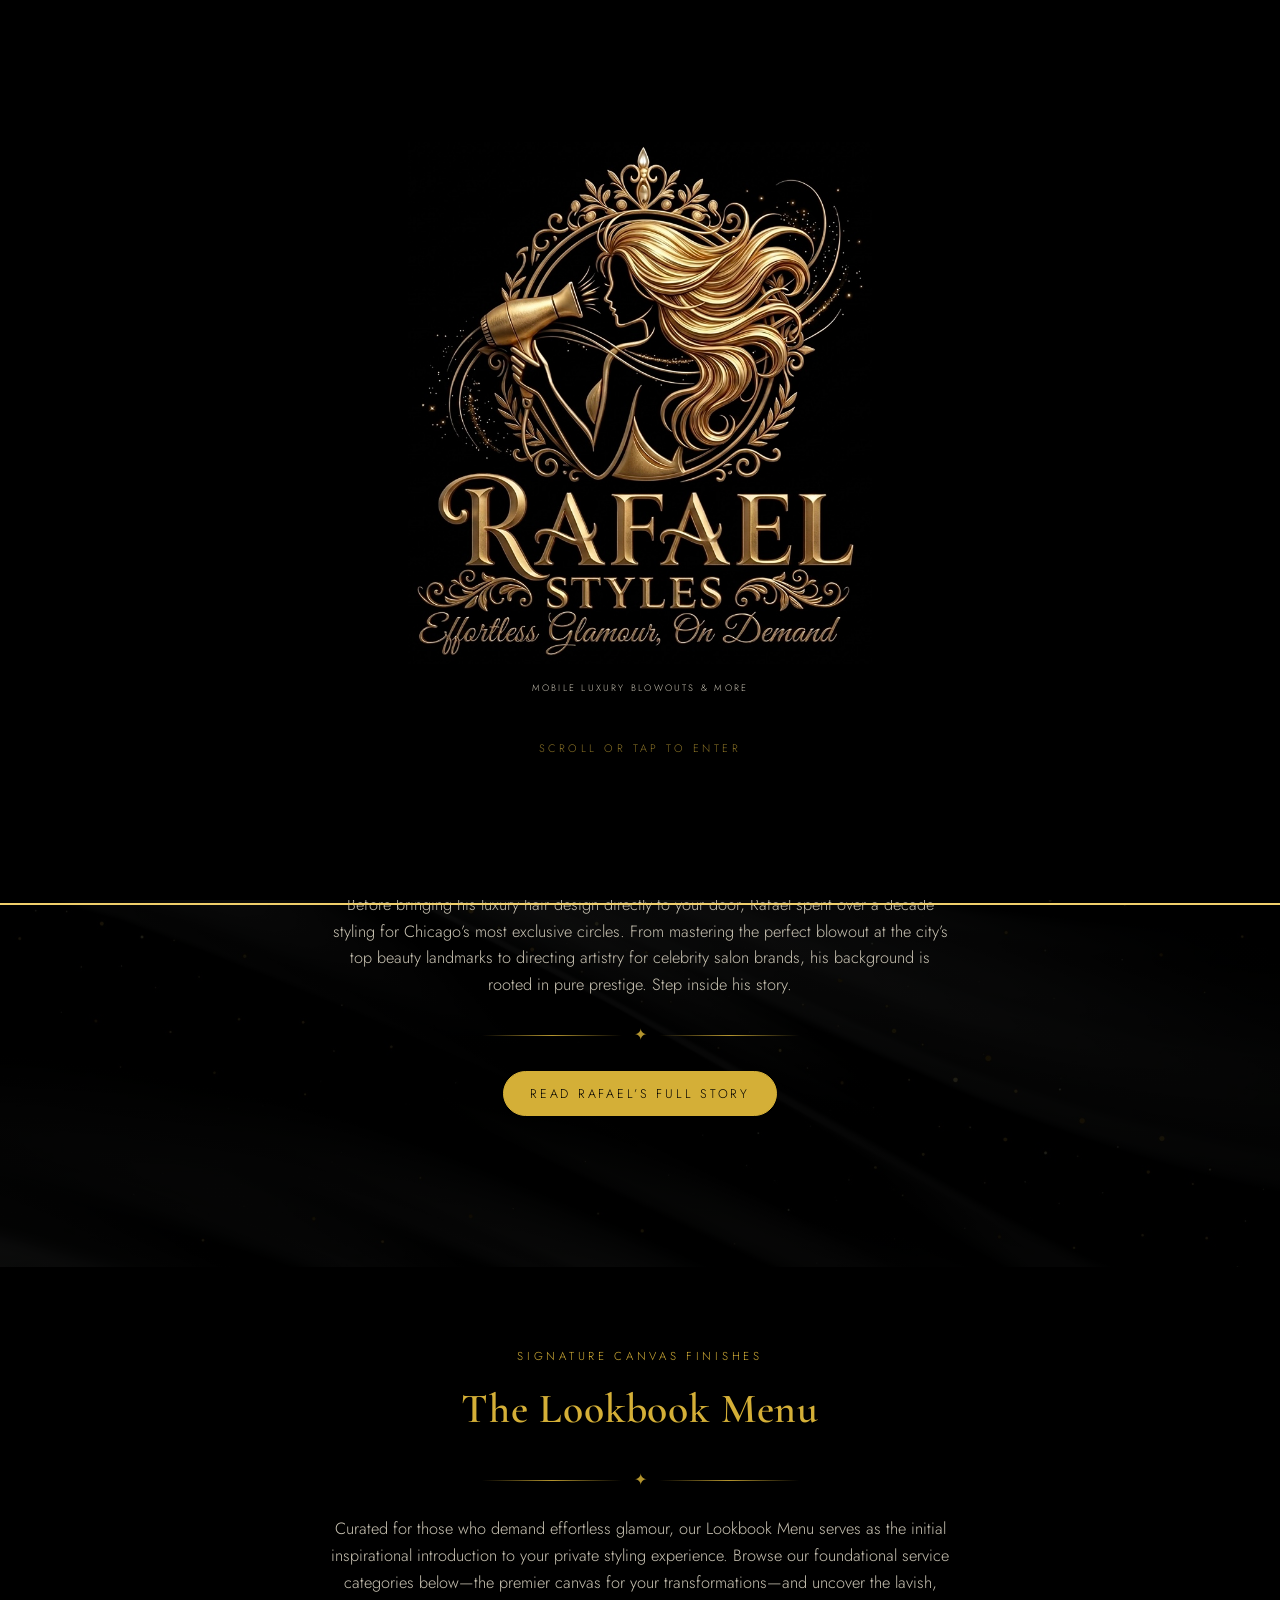
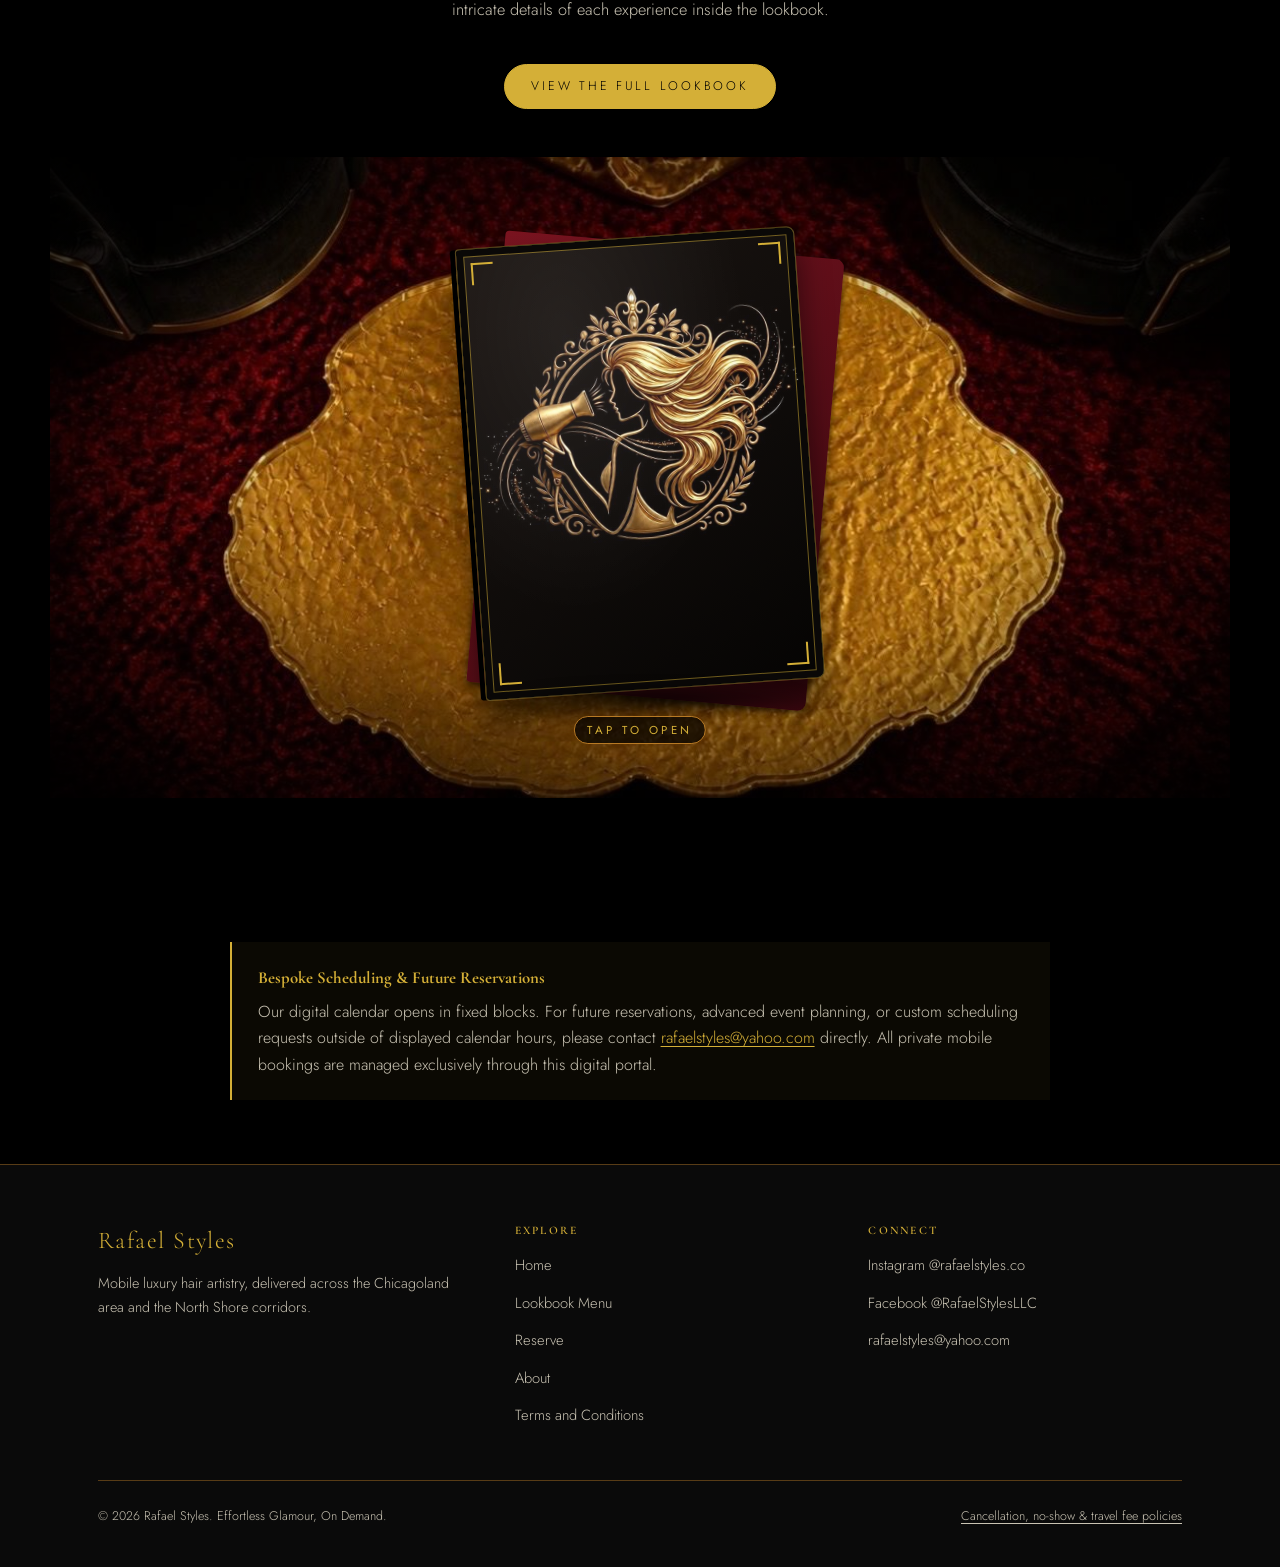
==== index.html @ 02d58c46 "Add explicit Prev/Next buttons and PAGE X / Y footer counter to the homepage flip-book Co-Authored-B" ====
<!DOCTYPE html>
<html lang="en">
<head>
<meta charset="UTF-8">
<meta name="viewport" content="width=device-width, initial-scale=1, viewport-fit=cover">
<title>Rafael Styles | Mobile Luxury Blowouts &amp; More</title>
<meta name="description" content="Red carpet salon luxury, delivered to your doorstep. Rafael Styles brings mobile luxury blowouts and styling to Chicagoland and the North Shore.">
<link rel="icon" type="image/png" href="assets/favicon-32.png">
<link rel="apple-touch-icon" href="assets/apple-touch-icon.png">
<link rel="preconnect" href="https://fonts.googleapis.com">
<link rel="preconnect" href="https://fonts.gstatic.com" crossorigin>
<link href="https://fonts.googleapis.com/css2?family=Cormorant+Garamond:wght@500;600;700&family=Tangerine:wght@700&family=Jost:wght@300;400;500;600&display=swap" rel="stylesheet">
<script>document.documentElement.classList.add("js");</script>
<link rel="stylesheet" href="css/styles.css">
</head>
<body>
<a class="skip-link" href="#main">Skip to content</a>

<header>
  <nav class="site-nav" aria-label="Primary">
    <div class="container">
      <a class="nav-brand" href="index.html">
        <span class="brand-name">Rafael Styles</span>
        <span class="brand-sub">Mobile Luxury Blowouts &amp; More</span>
      </a>
      <button class="nav-toggle" type="button" aria-expanded="false" aria-controls="primary-nav-links">
        <span class="visually-hidden">Toggle menu</span>
        <svg viewBox="0 0 24 24" fill="none" stroke="currentColor" stroke-width="1.8" aria-hidden="true">
          <path d="M3 6h18M3 12h18M3 18h18" stroke-linecap="round"/>
        </svg>
      </button>
      <ul class="nav-links" id="primary-nav-links">
        <li><a href="index.html" aria-current="page">Home</a></li>
        <li><a href="lookbook.html">Lookbook Menu</a></li>
        <li><a class="btn" href="https://rafaelstyles.glossgenius.com" target="_blank" rel="noopener noreferrer">Reserve<span class="visually-hidden"> (opens GlossGenius booking in a new tab)</span></a></li>
      </ul>
    </div>
  </nav>
</header>

<main id="main">

  <!-- ===================== FULLSCREEN INTRO ===================== -->
  <div class="intro" id="intro" role="button" tabindex="0" aria-label="Enter the Rafael Styles site">
    <img class="intro-logo" src="assets/logo_full_splash.png" alt="Rafael Styles, Effortless Glamour On Demand" width="1490" height="1674" decoding="async">
    <span class="intro-tagline">Mobile Luxury Blowouts &amp; More</span>
    <span class="intro-cue" aria-hidden="true">Scroll or tap to enter</span>
  </div>

  <!-- ===================== HERO (SPLIT SCREEN) ===================== -->
  <section class="hero split-frame" aria-labelledby="hero-heading">
    <div class="hero-copy">
      <span class="eyebrow">The Mobile Atelier</span>
      <h1 id="hero-heading">Welcome to the Red Carpet</h1>
      <p>Exhausted by the endless, chaotic routine of battling traffic, hunting for parking, and sitting in a loud, crowded blowout bar just to get a standard style?</p>
      <p>Welcome to the private luxury of your own space. Rafael delivers red carpet salon luxury directly to your doorstep, tailored flawlessly for your essential weekly maintenance or your most special events, sure to leave you effortlessly glamorous.</p>
      <p>This is not a traditional appointment, it is a private styling experience curated entirely around your lifestyle. Explore our interactive lookbook catalog below, select your signature canvas finish, and tap any catalog page to seamlessly reserve your chair.</p>
    </div>
    <div class="hero-photo">
      <img src="assets/hero_living_room_book_reference.jpg" alt="A moody black-and-gold living room: velvet armchairs, gold satin drapes, and a dark leather Rafael Styles catalog with a gold emblem resting on a gold coffee table" width="1165" height="773">
    </div>
  </section>

  <!-- ===================== ABOUT TEASER ===================== -->
  <section class="section section-black fabric-veil">
    <div class="container section-head">
      <span class="eyebrow">About the Artist</span>
      <h2>Rafael Styles: The Mobile Atelier</h2>
      <p class="lede">Before bringing his luxury hair design directly to your door, Rafael spent over a decade styling for Chicago&rsquo;s most exclusive circles. From mastering the perfect blowout at the city&rsquo;s top beauty landmarks to directing artistry for celebrity salon brands, his background is rooted in pure prestige. Step inside his story.</p>
      <div class="ornament"><span class="ornament-glyph" aria-hidden="true">&#10022;</span></div>
      <a class="btn btn-solid" href="about.html">Read Rafael&rsquo;s Full Story</a>
    </div>
  </section>

  <!-- ===================== LOOKBOOK / FLIP-BOOK ===================== -->
  <section class="flipbook-surface flipbook-section" aria-labelledby="flipbook-heading">
    <div class="container section-head">
      <span class="eyebrow">Signature Canvas Finishes</span>
      <h2 id="flipbook-heading">The Lookbook Menu</h2>
      <div class="ornament"><span class="ornament-glyph" aria-hidden="true">&#10022;</span></div>
      <p class="lede">Curated for those who demand effortless glamour, our Lookbook Menu serves as the initial inspirational introduction to your private styling experience. Browse our foundational service categories below—the premier canvas for your transformations—and uncover the lavish, intricate details of each experience inside the lookbook.</p>
      <div class="flipbook-cta">
        <a class="btn btn-solid" href="lookbook.html">View the Full Lookbook</a>
      </div>
    </div>
    <div class="container flipbook-tray">
      <div class="flipbook" id="flipbook" data-state="closed" data-total="20">

        <button class="book-cover" type="button" aria-expanded="false" aria-controls="book-reader">
          <span class="book-back" aria-hidden="true"></span>
          <span class="book-front" aria-hidden="true">
            <span class="book-corner tl"></span><span class="book-corner tr"></span><span class="book-corner bl"></span><span class="book-corner br"></span>
            <img src="assets/logo_emblem.png" alt="" width="912" height="848">
          </span>
          <span class="book-shadow" aria-hidden="true"></span>
          <span class="book-cue">Tap to open<span class="visually-hidden"> the Rafael Styles catalog</span></span>
        </button>

        <div class="book-reader" id="book-reader" hidden>
          <header class="book-masthead">
            <span class="masthead-name">Rafael Styles</span>
            <span class="masthead-sub">A private styling experience, one page at a time.</span>
          </header>
          <div class="book-spread" id="book-spread">
            <span class="page-counter" aria-hidden="true"><span class="pc-current">01</span>/<span class="pc-total">20</span></span>
            <button class="turn-cue" type="button" aria-label="Turn the page (page 1 of 20)">Tap to turn</button>
            <div class="book-track" id="book-track" aria-live="polite">
            <div class="book-unit" data-page="0" data-template="divider">
              <span class="eyebrow">Select Your Signature Canvas Finish</span>
              <h3>The Lookbook Menu</h3>
              <div class="ornament"><span class="ornament-glyph" aria-hidden="true">&#10022;</span></div>
              <p class="book-page-lede">A catalog of the mobile atelier&rsquo;s services, enhancements, and companion experiences. Tap any card for the full description, then reserve your chair.</p>
            </div>

            <div class="book-unit" data-page="1" data-template="divider" hidden>
              <span class="eyebrow">Category One</span>
              <h3>Signature Experience</h3>
              <div class="ornament"><span class="ornament-glyph" aria-hidden="true">&#10022;</span></div>
              <p class="book-page-lede">Your foundation service, custom-tailored to your hair&rsquo;s length, density, and texture.</p>
            </div>

            <div class="book-unit" data-page="2" data-template="content" hidden>
              <div class="book-unit-photo">
                <img src="assets/service-satin-drape-blowout.jpg?v=r2" alt="Model with a smooth, glossy honey-blonde blowout with softly curved ends" width="1179" height="1176" loading="lazy">
              </div>
              <div class="book-unit-copy">
                <span class="unit-dek">Signature Experience</span>
                <h3>The Satin Drape Blowout</h3>
                <span class="gold-rule" aria-hidden="true"></span>
                <p>Tailored for short to classic hair lengths featuring classic density and texture. Masterfully crafted to achieve your choice of either defined, bouncy fluid volume or a sleek, smooth polished finish.</p>
              </div>
            </div>

            <div class="book-unit" data-page="3" data-template="content" hidden>
              <div class="book-unit-photo">
                <img src="assets/service-velvet-cascade-blowout.jpg?v=r2" alt="Model with long, voluminous, softly waved brunette hair cascading over one shoulder" width="1179" height="1195" loading="lazy">
              </div>
              <div class="book-unit-copy">
                <span class="unit-dek">Signature Experience</span>
                <h3>The Velvet Cascade Blowout</h3>
                <span class="gold-rule" aria-hidden="true"></span>
                <p>Curated for hair featuring luxurious length, magnificent density, or rich texture requiring meticulous drying care. Establishes a gorgeous foundation for either defined, bouncy fluid volume or a sleek, smooth polished finish.</p>
              </div>
            </div>

            <div class="book-unit" data-page="4" data-template="content" hidden>
              <div class="book-unit-photo">
                <img src="assets/service-thermal-elan-express.jpg?v=r2" alt="Model with sleek, smooth, straight brunette hair" width="1179" height="1170" loading="lazy">
              </div>
              <div class="book-unit-copy">
                <span class="unit-dek">Signature Experience</span>
                <h3>The Thermal &Eacute;lan Express</h3>
                <span class="gold-rule" aria-hidden="true"></span>
                <p>An entirely dry-styling transition utilizing premium hot tools on pre-dried, detangled hair. Curated to create cascading waves, luscious curls, or a sleek, glass-like flat iron finish.</p>
              </div>
            </div>

            <div class="book-unit" data-page="5" data-template="divider" hidden>
              <span class="eyebrow">Category Two</span>
              <h3>Artisanal Enhancements &amp; Upgrades</h3>
              <div class="ornament"><span class="ornament-glyph" aria-hidden="true">&#10022;</span></div>
              <p class="book-page-lede">Add-on enhancements only, always paired with a SIGNATURE EXPERIENCE above, never booked standalone.</p>
            </div>

            <div class="book-unit" data-page="6" data-template="content" hidden>
              <div class="book-unit-photo">
                <img src="assets/service-hd-thermal-finish.jpg?v=r2" alt="Model with long platinum-blonde hair, pin-straight on one side and in soft curls on the other" width="727" height="722" loading="lazy">
              </div>
              <div class="book-unit-copy">
                <span class="unit-dek">Add-On Enhancement</span>
                <h3>High-Definition Thermal Finish</h3>
                <span class="gold-rule" aria-hidden="true"></span>
                <p>Upgrade your blowout using premium hot tools to create cascading waves, luscious curls, or a detailed, smooth glass-like flat iron finish.</p>
              </div>
            </div>

            <div class="book-unit" data-page="7" data-template="content" hidden>
              <div class="book-unit-photo">
                <img src="assets/service-bombshell-brush-set.jpg?v=r2" alt="Model with voluminous brunette hair, ombr&eacute; ends and rollers still set at the crown" width="1179" height="1162" loading="lazy">
              </div>
              <div class="book-unit-copy">
                <span class="unit-dek">Add-On Enhancement</span>
                <h3>The Bombshell Brush-Set</h3>
                <span class="gold-rule" aria-hidden="true"></span>
                <p>The ultimate master technique for dramatic volume. Multiple premium round brushes are left locked directly within the hair to cool and set naturally as a luxury roller-set system, creating unparalleled body, volume, and movement with flawless flare and bounce.</p>
              </div>
            </div>

            <div class="book-unit" data-page="8" data-template="content" hidden>
              <div class="book-unit-photo">
                <img src="assets/service-roller-clip-retention.jpg?v=r2" alt="Model with dark hair pin-curled and secured with silver clips at the crown" width="1005" height="1243" loading="lazy">
              </div>
              <div class="book-unit-copy">
                <span class="unit-dek">Add-On Enhancement</span>
                <h3>Red-Carpet Roller-Clip Retention</h3>
                <span class="gold-rule" aria-hidden="true"></span>
                <p>A vintage setting technique for maximum volume longevity. Every section is meticulously sculpted into a pin-curl and anchored to the scalp using premium silver duck-bill clips upon round-brush release to lock maximum volume in place. These clips are left in the hair to set and are yours to keep as you retain your volume until it&rsquo;s time for your future reveal.</p>
              </div>
            </div>

            <div class="book-unit" data-page="9" data-template="content" hidden>
              <div class="book-unit-photo">
                <img src="assets/service-tailored-bespoke-accents.jpg?v=r2" alt="Model with a softly braided, side-swept brunette style" width="1179" height="1178" loading="lazy">
              </div>
              <div class="book-unit-copy">
                <span class="unit-dek">Add-On Enhancement</span>
                <h3>Tailored Bespoke Accents</h3>
                <span class="gold-rule" aria-hidden="true"></span>
                <p>Soft, poetic styling enhancements including chic ponytails, organic braids, undone buns, or custom accessory placement.</p>
                <p><em>Note: focuses on soft, effortless, classic finishes; architectural updos are NOT YET AVAILABLE.</em></p>
              </div>
            </div>

            <div class="book-unit" data-page="10" data-template="content" hidden>
              <div class="book-unit-photo">
                <img src="assets/service-luxe-extension-integration.jpg?v=r2" alt="Model with long, full chestnut waves" width="1179" height="1157" loading="lazy">
              </div>
              <div class="book-unit-copy">
                <span class="unit-dek">Add-On Enhancement</span>
                <h3>Luxe Extension Integration</h3>
                <span class="gold-rule" aria-hidden="true"></span>
                <p>Meticulous placement, secure anchoring, and expert heat-styling/blending of your personal extensions into your finished blowout style. Guests provide their own fresh, completely clean, bone-dry, and thoroughly detangled clip-in extensions or premium halo wefts only.</p>
              </div>
            </div>

            <div class="book-unit" data-page="11" data-template="content" hidden>
              <div class="book-unit-photo">
                <img src="assets/service-coiled-satin-alignment-silk-press.jpg?v=r2" alt="Model with sleek, pin-straight black silk-pressed hair" width="1179" height="1162" loading="lazy">
              </div>
              <div class="book-unit-copy">
                <span class="unit-dek">Add-On Enhancement</span>
                <h3>The Coiled Satin Alignment <span class="visually-hidden">(Silk Press)</span></h3>
                <span class="gold-rule" aria-hidden="true"></span>
                <p>(Silk Press) Elite thermal smoothing and precision silk press for highly coiled or deeply textured hair.</p>
              </div>
            </div>

            <div class="book-unit" data-page="12" data-template="content" hidden>
              <div class="book-unit-photo">
                <img src="assets/service-bespoke-tress-liberation.jpg?v=r2" alt="Model glancing over her shoulder with very long, voluminous caramel-highlighted waves" width="1153" height="1149" loading="lazy">
              </div>
              <div class="book-unit-copy">
                <span class="unit-dek">Add-On Enhancement</span>
                <h3>Bespoke Tress Liberation</h3>
                <span class="gold-rule" aria-hidden="true"></span>
                <p>A specialized, highly restorative detangling session designed to gently release intricate knots and stubborn matting without structural breakage using premium slip-agents.</p>
                <p><em>Services for dreadlocks are not available.</em></p>
              </div>
            </div>

            <div class="book-unit" data-page="13" data-template="content" hidden>
              <div class="book-unit-photo">
                <img src="assets/service-extended-care.jpg?v=r2" alt="Model glancing over her shoulder with long, glossy chestnut waves" width="1179" height="1158" loading="lazy">
              </div>
              <div class="book-unit-copy">
                <span class="unit-dek">Add-On Enhancement</span>
                <h3>Extended Care</h3>
                <span class="gold-rule" aria-hidden="true"></span>
                <p>A highly recommended scheduling buffer if your hair features exceptional length, rich texture, or magnificent density that routinely requires a little extra styling time to safeguard our service timeline.</p>
                <p><em>The Rafael Styles Courtesy: this buffer is only charged if actually used, if your service completes within the standard block, the fee is waived at checkout.</em></p>
              </div>
            </div>

            <div class="book-unit" data-page="14" data-template="divider" hidden>
              <span class="eyebrow">Category Three</span>
              <h3>The Companion Experience</h3>
              <div class="ornament"><span class="ornament-glyph" aria-hidden="true">&#10022;</span></div>
              <p class="book-page-lede">Share the spotlight with a back-to-back glamorous companion experience. Every companion experience service includes a built-in group courtesy discount.</p>
            </div>

            <div class="book-unit" data-page="15" data-template="content" hidden>
              <div class="book-unit-photo">
                <img src="assets/service-satin-companion.jpg?v=r2" alt="Two models with long, glossy brunette and blonde waves" width="1179" height="1165" loading="lazy">
              </div>
              <div class="book-unit-copy">
                <span class="unit-dek">Companion Experience</span>
                <h3>The Satin Companion</h3>
                <span class="gold-rule" aria-hidden="true"></span>
                <p>Add a second back-to-back styling experience for a companion featuring fine to classic hair length and density.</p>
              </div>
            </div>

            <div class="book-unit" data-page="16" data-template="content" hidden>
              <div class="book-unit-photo">
                <img src="assets/service-velvet-companion.jpg?v=r3" alt="Two models: a blonde model with long, glossy golden waves in the foreground and a brunette model behind her" width="1179" height="1152" loading="lazy">
              </div>
              <div class="book-unit-copy">
                <span class="unit-dek">Companion Experience</span>
                <h3>The Velvet Companion</h3>
                <span class="gold-rule" aria-hidden="true"></span>
                <p>Add a second back-to-back styling experience for a companion featuring magnificent length or dense texture.</p>
              </div>
            </div>

            <div class="book-unit" data-page="17" data-template="content" hidden>
              <div class="book-unit-photo">
                <img src="assets/service-elan-companion.jpg?v=r4" alt="Two models: a brunette model with long, cascading waves in the foreground and a blonde model behind her" width="1179" height="1143" loading="lazy">
              </div>
              <div class="book-unit-copy">
                <span class="unit-dek">Companion Experience</span>
                <h3>The &Eacute;lan Companion</h3>
                <span class="gold-rule" aria-hidden="true"></span>
                <p>Add a second back-to-back styling experience for a companion utilizing premium hot tools on pre-dried, detangled hair. Masterfully crafted to create cascading waves, luscious curls, or a sleek flat iron finish.</p>
              </div>
            </div>

            <div class="book-unit" data-page="18" data-template="content" hidden>
              <div class="book-unit-photo">
                <img src="assets/service-la-petite-angelique.jpg?v=r2" alt="Young girl with long, soft golden-blonde waves" width="1179" height="1153" loading="lazy">
              </div>
              <div class="book-unit-copy">
                <span class="unit-dek">Companion Experience</span>
                <h3>La Petite Angelique</h3>
                <span class="gold-rule" aria-hidden="true"></span>
                <p>A dedicated styling experience curated exclusively for children 12 and under. Masterfully crafted to achieve your choice of either a weightless, defined round-brush bounce or a thermal polished finish for your little one.</p>
              </div>
            </div>

            <div class="book-unit closing" data-page="19" data-template="divider" hidden>
              <h3>Reserve Your Chair</h3>
              <div class="ornament"><span class="ornament-glyph" aria-hidden="true">&#10022;</span></div>
              <p class="book-page-lede">Your private styling experience awaits.</p>
              <p>When you&rsquo;re ready, choose the button below to select your experience.</p>
              <a class="btn btn-solid" href="https://rafaelstyles.glossgenius.com" target="_blank" rel="noopener noreferrer">Reserve Your Chair<span class="visually-hidden"> (opens GlossGenius booking in a new tab)</span></a>
            </div>
            </div>
          </div>
          <nav class="book-nav" aria-label="Book page navigation">
            <button class="book-nav-btn book-nav-prev" type="button" aria-label="Previous page">&lsaquo; Prev</button>
            <span class="book-nav-counter" aria-hidden="true">PAGE <span class="book-nav-current">01</span> / <span class="book-nav-total">20</span></span>
            <button class="book-nav-btn book-nav-next" type="button" aria-label="Next page">Next &rsaquo;</button>
          </nav>
          <button class="book-close" type="button">Close the book</button>
        </div>

      </div>
    </div>
  </section>

  <!-- ===================== BESPOKE SCHEDULING ===================== -->
  <section class="section section-black scheduling-section">
    <div class="container">
      <div class="about-note">
        <strong>Bespoke Scheduling &amp; Future Reservations</strong>
        <p>Our digital calendar opens in fixed blocks. For future reservations, advanced event planning, or custom scheduling requests outside of displayed calendar hours, please contact <a href="mailto:rafaelstyles@yahoo.com">rafaelstyles@yahoo.com</a> directly. All private mobile bookings are managed exclusively through this digital portal.</p>
      </div>
    </div>
  </section>

</main>

<footer class="site-footer" id="site-footer">
  <div class="container">
    <div class="footer-grid">
      <div class="footer-brand">
        <span class="brand-name">Rafael Styles</span>
        <p>Mobile luxury hair artistry, delivered across the Chicagoland area and the North Shore corridors.</p>
      </div>
      <div class="footer-col">
        <h4>Explore</h4>
        <ul>
          <li><a href="index.html">Home</a></li>
          <li><a href="lookbook.html">Lookbook Menu</a></li>
          <li><a href="https://rafaelstyles.glossgenius.com" target="_blank" rel="noopener noreferrer">Reserve<span class="visually-hidden"> (opens in a new tab)</span></a></li>
          <li><a href="about.html">About</a></li>
          <li><a href="policies.html">Terms and Conditions</a></li>
        </ul>
      </div>
      <div class="footer-col">
        <h4>Connect</h4>
        <ul>
          <li><a href="https://instagram.com/rafaelstyles.co" target="_blank" rel="noopener noreferrer">Instagram @rafaelstyles.co</a></li>
          <li><a href="https://facebook.com/RafaelStylesLLC" target="_blank" rel="noopener noreferrer">Facebook @RafaelStylesLLC</a></li>
          <li><a href="mailto:rafaelstyles@yahoo.com">rafaelstyles@yahoo.com</a></li>
        </ul>
      </div>
    </div>
    <div class="footer-bottom">
      <span>&copy; <span id="year">2026</span> Rafael Styles. Effortless Glamour, On Demand.</span>
      <a href="policies.html">Cancellation, no-show &amp; travel fee policies</a>
    </div>
  </div>
</footer>

<script src="js/main.js"></script>
<script>document.getElementById("year").textContent = new Date().getFullYear();</script>
</body>
</html>
---- css/styles.css ----
/* ==========================================================================
   Rafael Styles — Design System
   Black #000000 / Gold #D4AF37, editorial red-carpet aesthetic
   ========================================================================== */

:root {
  --black: #000000;
  --black-soft: #0a0a0a;
  --panel: #111111;
  --gold: #D4AF37;
  --gold-bright: #f0cf6b;
  --gold-dim: #8a7226;
  --gold-trim: #B77924; /* sampled from gold_velvet_tray reference; matches the velvet textures */
  --hairline: rgba(183, 121, 36, 0.45);
  --text: #f3efe4;
  --text-muted: #c9c3b3;
  --font-display: "Cormorant Garamond", "Playfair Display", Georgia, serif;
  --font-script: "Tangerine", "Brush Script MT", cursive;
  --font-body: "Jost", "Helvetica Neue", Arial, sans-serif;
  --nav-height: 76px;
  --max-width: 1180px;
  --ease: cubic-bezier(0.22, 1, 0.36, 1);
}

/* ---------- Reset ---------- */
*, *::before, *::after { box-sizing: border-box; }
html { scroll-behavior: smooth; }
@media (prefers-reduced-motion: reduce) {
  html { scroll-behavior: auto; }
  *, *::before, *::after {
    animation-duration: 0.001ms !important;
    animation-iteration-count: 1 !important;
    transition-duration: 0.001ms !important;
    scroll-behavior: auto !important;
  }
}

body {
  margin: 0;
  background: var(--black);
  color: var(--text);
  font-family: var(--font-body);
  font-weight: 300;
  line-height: 1.65;
  -webkit-font-smoothing: antialiased;
}

img { max-width: 100%; display: block; }
a { color: inherit; }
h1, h2, h3, h4 { font-family: var(--font-display); font-weight: 600; margin: 0 0 0.5em; letter-spacing: 0.02em; }
p { margin: 0 0 1.1em; }
ul { margin: 0; padding: 0; list-style: none; }
button { font-family: inherit; }

.container {
  max-width: var(--max-width);
  margin: 0 auto;
  padding: 0 clamp(1.25rem, 5vw, 3rem);
}

.visually-hidden {
  position: absolute !important;
  width: 1px; height: 1px;
  padding: 0; margin: -1px;
  overflow: hidden;
  clip: rect(0, 0, 0, 0);
  white-space: nowrap; border: 0;
}

.skip-link {
  position: absolute;
  left: 1rem;
  top: -60px;
  background: var(--gold);
  color: var(--black);
  padding: 0.65em 1.2em;
  z-index: 1000;
  font-family: var(--font-body);
  font-weight: 600;
  text-decoration: none;
  border-radius: 2px;
  transition: top 0.2s var(--ease);
}
.skip-link:focus { top: 1rem; }

.eyebrow {
  display: block;
  font-family: var(--font-body);
  font-size: 0.72rem;
  letter-spacing: 0.32em;
  text-transform: uppercase;
  color: var(--gold);
  margin-bottom: 0.85em;
}

.ornament {
  display: flex;
  align-items: center;
  justify-content: center;
  gap: 0.75rem;
  margin: 1.75rem 0;
  color: var(--gold);
  opacity: 0.85;
}
.ornament::before,
.ornament::after {
  content: "";
  flex: 1 1 60px;
  max-width: 140px;
  height: 1px;
  background: linear-gradient(90deg, transparent, var(--gold), transparent);
}
.ornament .ornament-glyph { font-size: 1rem; line-height: 1; }

.btn {
  display: inline-flex;
  align-items: center;
  gap: 0.5em;
  padding: 0.9em 2.1em;
  border: 1px solid var(--gold);
  border-radius: 999px;
  font-family: var(--font-body);
  font-size: 0.78rem;
  letter-spacing: 0.22em;
  text-transform: uppercase;
  text-decoration: none;
  color: var(--gold);
  background: transparent;
  cursor: pointer;
  transition: background 0.35s var(--ease), color 0.35s var(--ease), box-shadow 0.35s var(--ease);
  white-space: nowrap;
}
.btn:hover, .btn:focus-visible {
  background: var(--gold);
  color: var(--black);
  box-shadow: 0 0 24px rgba(212, 175, 55, 0.35);
}
.btn-solid {
  background: var(--gold);
  color: var(--black);
}
.btn-solid:hover, .btn-solid:focus-visible {
  background: var(--gold-bright);
  color: var(--black);
}
.btn-block { width: 100%; justify-content: center; }

:focus-visible {
  outline: 2px solid var(--gold-bright);
  outline-offset: 3px;
}

/* ---------- Nav ---------- */
.site-nav {
  position: sticky;
  top: 0;
  z-index: 500;
  height: var(--nav-height);
  display: flex;
  align-items: center;
  background: rgba(0, 0, 0, 0.88);
  backdrop-filter: blur(10px) saturate(140%);
  -webkit-backdrop-filter: blur(10px) saturate(140%);
  border-bottom: 1px solid var(--hairline);
}
.site-nav .container {
  display: flex;
  align-items: center;
  justify-content: space-between;
  width: 100%;
}
.nav-brand {
  display: flex;
  flex-direction: column;
  line-height: 1.05;
  text-decoration: none;
  color: var(--text);
}
.nav-brand .brand-name {
  font-family: var(--font-display);
  font-size: 1.55rem;
  font-weight: 600;
  letter-spacing: 0.09em;
  color: var(--gold);
}
.nav-brand .brand-sub {
  font-size: 0.58rem;
  letter-spacing: 0.24em;
  text-transform: uppercase;
  color: var(--text-muted);
}

.nav-toggle {
  display: none;
  background: none;
  border: 1px solid var(--hairline);
  border-radius: 6px;
  width: 44px;
  height: 44px;
  align-items: center;
  justify-content: center;
  color: var(--gold);
  cursor: pointer;
}
.nav-toggle svg { width: 22px; height: 22px; }

.nav-links {
  display: flex;
  align-items: center;
  gap: clamp(1.1rem, 2.4vw, 2.4rem);
}
.nav-links a {
  text-decoration: none;
  font-size: 0.76rem;
  letter-spacing: 0.2em;
  text-transform: uppercase;
  color: var(--text);
  padding: 0.4em 0.1em;
  position: relative;
}
.nav-links a::after {
  content: "";
  position: absolute;
  left: 0; right: 100%;
  bottom: -2px;
  height: 1px;
  background: var(--gold);
  transition: right 0.3s var(--ease);
}
.nav-links a:hover::after,
.nav-links a:focus-visible::after,
.nav-links a[aria-current="page"]::after {
  right: 0;
}
.nav-links a[aria-current="page"] { color: var(--gold); }
.nav-links .btn { padding: 0.65em 1.5em; }

@media (max-width: 780px) {
  .nav-toggle { display: inline-flex; }
  .nav-links {
    position: absolute;
    top: var(--nav-height);
    left: 0; right: 0;
    background: rgba(0, 0, 0, 0.97);
    border-bottom: 1px solid var(--hairline);
    flex-direction: column;
    align-items: stretch;
    gap: 0;
    padding: 0.5rem clamp(1.25rem, 5vw, 3rem) 1.25rem;
    transform: translateY(-8px);
    opacity: 0;
    pointer-events: none;
    transition: opacity 0.25s var(--ease), transform 0.25s var(--ease);
  }
  .nav-links.is-open {
    opacity: 1;
    transform: translateY(0);
    pointer-events: auto;
  }
  .nav-links a {
    display: block;
    width: 100%;
    padding: 0.9em 0;
    border-bottom: 1px solid rgba(212,175,55,0.12);
  }
  .nav-links a::after { bottom: -1px; }
  .nav-links .btn {
    display: inline-flex;
    width: auto;
    margin-top: 0.85em;
    text-align: center;
    justify-content: center;
    border-bottom: none;
  }
}

/* ---------- Fullscreen intro ---------- */
.intro { display: none; }
.js .intro {
  position: fixed;
  inset: 0;
  z-index: 900;
  display: flex;
  flex-direction: column;
  align-items: center;
  justify-content: center;
  gap: 0.5rem;
  padding: 2rem;
  background: #000000;
  text-align: center;
  cursor: pointer;
  opacity: 1;
  transition: opacity 1s cubic-bezier(0.4, 0, 0.2, 1), visibility 0s linear 0s;
}
.js .intro.is-dismissed {
  opacity: 0;
  visibility: hidden;
  pointer-events: none;
  transition: opacity 1s cubic-bezier(0.4, 0, 0.2, 1), visibility 0s linear 1s;
}
/* Crossfade: the intro's contents drift up and swell slightly as the whole screen fades */
.js .intro > * { transition: transform 1.2s var(--ease); }
.js .intro.is-dismissed > * { transform: translateY(-10px) scale(1.035); }
.js .intro.is-dismissed .intro-cue { animation: none; }
.intro-logo {
  /* Full lockup (crest + wordmark + slogan baked into the art), 1490x1674 — taller than the old crest-only mark.
     Bounded on BOTH axes so it scales down cleanly and never overflows a short mobile viewport. */
  display: block;
  width: auto;
  height: auto;
  max-width: min(80vw, 520px);
  max-height: min(58svh, 640px);
}
.intro-tagline { /* same treatment as the sticky nav's .brand-sub */
  font-size: 0.58rem;
  letter-spacing: 0.24em;
  text-transform: uppercase;
  color: var(--text-muted);
  margin-top: 0.5rem; /* a touch more than the original 0.25rem: the art's own baked-in slogan
    now sits right above it, so this keeps the two from reading as crowded together */
}
.intro-cue {
  margin-top: 2.25rem;
  font-size: 0.68rem;
  letter-spacing: 0.32em;
  text-transform: uppercase;
  color: var(--gold-dim);
  animation: intro-cue-pulse 2.6s ease-in-out infinite;
}
.js body.intro-active { overflow: hidden; }
@keyframes intro-cue-pulse { 0%, 100% { opacity: 0.45; } 50% { opacity: 1; } }

/* The hero rises into place while the intro fades, so there's no hard cut */
.hero { transition: opacity 1.1s cubic-bezier(0.4, 0, 0.2, 1) 0.25s, transform 1.3s var(--ease) 0.25s; }
.js body.intro-active .hero { opacity: 0; transform: translateY(28px); }

@media (prefers-reduced-motion: reduce) {
  .js .intro { display: none; }
  .js body.intro-active { overflow: auto; }
}

/* ---------- Hero: split screen ---------- */
.hero {
  display: grid;
  grid-template-columns: minmax(0, 1fr) minmax(0, 1fr);
  background: var(--black);
}
.hero-copy {
  display: flex;
  flex-direction: column;
  justify-content: center;
  padding: clamp(1.75rem, 3.2vw, 3rem) clamp(1.5rem, 5vw, 4.5rem);
  max-width: 640px;
  margin-left: auto; /* keeps copy hugging the centre line on very wide screens */
  /* Whisper of fabric grain on the hero's black half: same asset as the lookbook backdrop,
     but tinted far darker (~87% black) so it reads as clean black at a glance. */
  background:
    linear-gradient(rgba(0,0,0,0.87), rgba(0,0,0,0.87)),
    url("../assets/fabric-velvet-drapery.jpg") center / cover no-repeat;
}
.hero-copy h1 {
  font-size: clamp(2.1rem, 4.2vw, 3.4rem);
  color: var(--gold);
  line-height: 1.1;
  margin-bottom: 0.6em;
}
.hero-copy p { color: var(--text-muted); font-size: 1.02rem; }
.hero-copy p:last-of-type { color: var(--text); margin-bottom: 0; }
.hero-photo { position: relative; overflow: hidden; background: #000; }
.hero-photo img { /* mobile: cover crop, unchanged */
  position: absolute;
  inset: 0;
  width: 100%;
  height: 100%;
  object-fit: cover;
  object-position: 50% 60%;
}
@media (min-width: 901px) {
  /* Exact half width. cover can never show the whole photo here (both chairs span its full width),
     so the photo is shown at its natural proportions and a blurred copy of itself fills any spare height. */
  /* in-flow spacer: the box is never shorter than the photo's own height, but stretches to the copy column if taller */
  .hero-photo::after { content: ""; display: block; aspect-ratio: 1165 / 773; }
  .hero-photo::before {
    content: "";
    position: absolute;
    inset: -40px;
    background: url("../assets/hero_living_room_book_reference.jpg") center / cover no-repeat;
    filter: blur(24px) brightness(0.55) saturate(1.1);
  }
  .hero-photo img {
    inset: auto;
    top: 50%;
    left: 0;
    height: auto;
    transform: translateY(-50%);
    -webkit-mask-image: linear-gradient(to bottom, transparent 0, #000 7%, #000 93%, transparent 100%);
    mask-image: linear-gradient(to bottom, transparent 0, #000 7%, #000 93%, transparent 100%);
  }
}

/* Fine metallic gold hairline framing any two-block split against black */
.split-frame {
  border-top: 1px solid var(--gold-trim);
  border-bottom: 1px solid var(--gold-trim);
}
.split-frame > * + * { border-left: 1px solid var(--gold-trim); }

@media (max-width: 900px) {
  .hero { grid-template-columns: 1fr; }
  .hero-photo { order: -1; aspect-ratio: 4 / 3; }
  .hero-copy { max-width: none; margin: 0; }
  .split-frame > * + * { border-left: 0; }
  .split-frame > .hero-copy { border-top: 1px solid var(--gold-trim); }
}

.placeholder-slot {
  position: relative;
  display: flex;
  align-items: center;
  justify-content: center;
  text-align: center;
  border: 1px dashed var(--hairline);
  border-radius: 4px;
  background:
    repeating-linear-gradient(135deg, rgba(212,175,55,0.05) 0 2px, transparent 2px 14px),
    linear-gradient(160deg, #121212, #050505);
  color: var(--gold-dim);
  overflow: hidden;
}
.placeholder-slot .placeholder-label {
  display: flex;
  flex-direction: column;
  align-items: center;
  gap: 0.6rem;
  padding: 1.5rem;
  font-family: var(--font-body);
}
.placeholder-slot .placeholder-icon {
  width: 34px; height: 34px;
  opacity: 0.8;
}
.placeholder-slot .placeholder-title {
  font-family: var(--font-display);
  font-size: 1rem;
  letter-spacing: 0.05em;
  color: var(--gold);
}
.placeholder-slot .placeholder-dims {
  font-size: 0.68rem;
  letter-spacing: 0.14em;
  text-transform: uppercase;
  color: var(--text-muted);
}

/* ---------- Section shells ---------- */
.section {
  padding: clamp(3.5rem, 8vw, 6.5rem) 0;
  position: relative;
}
.section-black { background: var(--black); }
.section-panel { background: var(--black-soft); border-top: 1px solid var(--hairline); border-bottom: 1px solid var(--hairline); }
/* Whisper of fabric grain on flat black (About Teaser on index.html + the bio section on about.html only,
   scoped via this combined selector so every other section-black surface is untouched). */
.section-black.fabric-veil {
  background:
    linear-gradient(rgba(0,0,0,0.87), rgba(0,0,0,0.87)),
    url("../assets/fabric-velvet-drapery.jpg") center / cover no-repeat,
    var(--black);
}

.section-head {
  max-width: 720px;
  margin: 0 auto 3rem;
  text-align: center;
}
.section-head h2 {
  font-size: clamp(1.8rem, 4vw, 2.6rem);
  color: var(--gold);
}
.section-head .lede { color: var(--text-muted); font-size: 1.02rem; }

/* ---------- About ---------- */
.about-grid {
  display: grid;
  grid-template-columns: 0.85fr 1.15fr;
  gap: clamp(2rem, 5vw, 4rem);
  align-items: start;
}
.about-grid.split-frame { gap: 0; border: 1px solid var(--gold-trim); align-items: stretch; }
.about-grid.split-frame > * + * { border-left: 1px solid var(--gold-trim); }
.about-grid.split-frame .about-body { padding: clamp(1.5rem, 4vw, 3rem); }
.about-portrait.placeholder-slot { aspect-ratio: 3 / 4; border: 0; border-radius: 0; }
.about-body h3 { color: var(--gold); font-size: clamp(1.4rem, 3vw, 1.9rem); }
.about-body p { color: var(--text-muted); }
.about-note {
  margin-top: 2rem;
  padding: 1.4rem 1.6rem;
  border-left: 2px solid var(--gold);
  background: rgba(212, 175, 55, 0.05);
}
.about-note strong { color: var(--gold); display: block; margin-bottom: 0.4em; font-family: var(--font-display); font-size: 1.05rem; }
.about-note a { color: var(--gold); text-decoration: underline; text-underline-offset: 3px; }

@media (max-width: 860px) {
  .about-grid { grid-template-columns: 1fr; }
  .about-portrait.placeholder-slot { aspect-ratio: 16 / 10; }
  .about-grid.split-frame > * + * { border-left: 0; border-top: 1px solid var(--gold-trim); }
}

/* ---------- Lookbook ---------- */
.lookbook-hero {
  padding: calc(var(--nav-height) + 3rem) 0 2.5rem;
  text-align: center;
  border-bottom: 1px solid var(--hairline);
}
.lookbook-hero h1 { color: var(--gold); font-size: clamp(2rem, 5vw, 3rem); }
.lookbook-hero .lede { max-width: 620px; margin: 0 auto; color: var(--text-muted); }

.parallax-stage {
  position: relative;
  overflow: hidden;
}
.parallax-layer {
  position: absolute;
  inset: -10% -5%;
  z-index: 0;
  pointer-events: none;
  will-change: transform;
}
/* Velvet gold drape: a seamless tile cut from the hero photo's own gold blanket, dimmed so photography and type stay the priority.
   This is the MOBILE default (also the fallback for any browser below the 901px rule below). */
.parallax-layer.layer-far {
  background:
    linear-gradient(rgba(0,0,0,0.55), rgba(0,0,0,0.55)),
    url("../assets/lookbook-velvet-drape.jpg") 0 0 / 820px auto repeat;
}
@media (min-width: 901px) {
  /* Desktop: one full-bleed, non-repeating sheet instead of a visibly-repeating tile.
     .layer-far spans the whole (very tall) parallax-stage, so `cover` sized against its own box
     would blow the image up far past its native resolution. background-attachment: fixed makes the
     browser resolve position/size against the VIEWPORT instead of the element box, so it stays sharp
     no matter how many category blocks the stage contains. */
  .parallax-layer.layer-far {
    background-image:
      linear-gradient(rgba(0,0,0,0.18), rgba(0,0,0,0.18)),
      url("../assets/gold-satin-drape.jpg");
    background-repeat: no-repeat, no-repeat;
    background-position: 0 0, center;
    background-size: auto, cover;
    background-attachment: scroll, fixed;
  }
  /* Legibility now lives here, not in the backdrop overlay above: a soft scrim scoped to each
     category's own heading block, so it scrolls with the text and always sits behind it no
     matter which part of the (fixed-attachment) fabric happens to be showing through at the time. */
  .category-head {
    position: relative;
    z-index: 0; /* own stacking context, keeps the scrim scoped to just this block */
  }
  .category-head::before {
    content: "";
    position: absolute;
    inset: -1.75rem -3rem;
    z-index: -1;
    background: radial-gradient(ellipse 60% 78% at 50% 50%, rgba(0,0,0,0.62) 0%, rgba(0,0,0,0.62) 38%, transparent 78%);
    pointer-events: none;
  }
}
.parallax-layer.layer-near {
  background:
    radial-gradient(ellipse 55% 40% at 20% 15%, rgba(240,207,107,0.10), transparent 65%),
    radial-gradient(ellipse 50% 40% at 80% 80%, rgba(240,207,107,0.08), transparent 65%);
}

.category-block {
  position: relative;
  z-index: 1;
  padding: clamp(2.5rem, 6vw, 4rem) 0;
}
.category-block + .category-block { border-top: 1px solid var(--hairline); }
.category-head { text-align: center; max-width: 680px; margin: 0 auto 2.5rem; }
.category-head .eyebrow { text-align: center; }
.category-head h2 { color: var(--gold); font-size: clamp(1.6rem, 3.6vw, 2.2rem); }
.category-head p { color: var(--text-muted); font-size: 0.95rem; }

.card-grid {
  display: grid;
  grid-template-columns: repeat(auto-fill, minmax(260px, 1fr));
  gap: 1.75rem;
}

.lookbook-card {
  background: linear-gradient(180deg, rgba(212,175,55,0.04), transparent 30%), var(--panel);
  border: 1px solid var(--hairline);
  border-radius: 6px;
  overflow: hidden;
  display: flex;
  flex-direction: column;
  transition: transform 0.4s var(--ease), box-shadow 0.4s var(--ease), border-color 0.4s var(--ease);
}
.lookbook-card:hover {
  transform: translateY(-6px);
  border-color: var(--gold);
  box-shadow: 0 18px 40px rgba(0,0,0,0.5);
}
.lookbook-card .card-photo.placeholder-slot { aspect-ratio: 4 / 5; border-radius: 0; border-width: 0 0 1px 0; }
.lookbook-card .card-photo:not(.placeholder-slot) { aspect-ratio: 4 / 5; overflow: hidden; border-bottom: 1px solid var(--hairline); background: #000; }
.lookbook-card .card-photo img { width: 100%; height: 100%; object-fit: cover; object-position: 50% 50%; }
.lookbook-card .card-body { padding: 1.4rem 1.5rem 1.7rem; display: flex; flex-direction: column; flex: 1; }
.lookbook-card h3 {
  font-size: 1.2rem;
  color: var(--text);
  margin-bottom: 0.55em;
}
.lookbook-card .card-dek {
  font-size: 0.82rem;
  color: var(--gold-dim);
  text-transform: uppercase;
  letter-spacing: 0.12em;
  margin-bottom: 0.9em;
}

/* Accordion */
.accordion-item { border-top: 1px solid rgba(212,175,55,0.18); margin-top: auto; }
.accordion-trigger {
  width: 100%;
  display: flex;
  align-items: center;
  justify-content: space-between;
  gap: 1rem;
  background: none;
  border: 0;
  color: var(--gold);
  padding: 0.9em 0 0.7em;
  font-family: var(--font-body);
  font-size: 0.78rem;
  letter-spacing: 0.14em;
  text-transform: uppercase;
  cursor: pointer;
  text-align: left;
}
.accordion-trigger .chevron {
  flex-shrink: 0;
  width: 11px; height: 11px;
  border-right: 1.5px solid currentColor;
  border-bottom: 1.5px solid currentColor;
  transform: rotate(45deg);
  transition: transform 0.35s var(--ease);
}
.accordion-trigger[aria-expanded="true"] .chevron { transform: rotate(-135deg); }

.accordion-panel {
  overflow: hidden;
  max-height: 0;
  transition: max-height 0.45s var(--ease);
}
.accordion-panel[data-open="true"] { }
.accordion-panel .accordion-panel-inner {
  padding: 0 0 1.2rem;
  color: var(--text-muted);
  font-size: 0.93rem;
}
.accordion-panel .badge {
  display: inline-block;
  margin-top: 0.7em;
  font-size: 0.66rem;
  letter-spacing: 0.16em;
  text-transform: uppercase;
  color: var(--black);
  background: var(--gold);
  padding: 0.35em 0.7em;
  border-radius: 999px;
}

.card-reserve {
  margin-top: 1.1rem;
  align-self: flex-start;
}

@media (prefers-reduced-motion: reduce) {
  .lookbook-card:hover { transform: none; }
}

/* ---------- Policies ---------- */
.policy-hero {
  padding: calc(var(--nav-height) + 3rem) 0 1rem;
  text-align: center;
}
.policy-hero h1 { color: var(--gold); font-size: clamp(2rem, 5vw, 2.8rem); }
.policy-hero .lede { max-width: 640px; margin: 0 auto; color: var(--text-muted); }

.policy-doc {
  max-width: 820px;
  margin: 0 auto;
  padding: 1rem 0 2rem;
}
.policy-doc h2 {
  color: var(--gold);
  font-size: 1.15rem;
  letter-spacing: 0.04em;
  margin-top: 2.4em;
  padding-bottom: 0.5em;
  border-bottom: 1px solid var(--hairline);
}
.policy-doc h2:first-child { margin-top: 0; }
.policy-doc p { color: var(--text-muted); font-size: 0.97rem; }
.policy-region {
  font-family: var(--font-display);
  font-size: 1.3rem;
  color: var(--text);
  text-align: center;
  margin-bottom: 0.3em;
}
.policy-region-sub { text-align: center; color: var(--text-muted); margin-bottom: 2.5rem; }

/* ---------- Footer ---------- */
.site-footer {
  border-top: 1px solid var(--hairline);
  background: var(--black-soft);
  padding: 3.5rem 0 2.5rem;
}
.footer-grid {
  display: grid;
  grid-template-columns: 1.2fr 1fr 1fr;
  gap: 2.5rem;
  margin-bottom: 2.5rem;
}
.footer-brand .brand-name {
  font-family: var(--font-display);
  color: var(--gold);
  font-size: 1.5rem;
  letter-spacing: 0.06em;
}
.footer-brand p { color: var(--text-muted); font-size: 0.9rem; margin-top: 0.75em; }
.footer-col h4 {
  font-size: 0.72rem;
  letter-spacing: 0.2em;
  text-transform: uppercase;
  color: var(--gold);
  margin-bottom: 1em;
}
.footer-col ul li { margin-bottom: 0.7em; }
.footer-col a {
  text-decoration: none;
  color: var(--text-muted);
  font-size: 0.92rem;
}
.footer-col a:hover, .footer-col a:focus-visible { color: var(--gold); }
.footer-bottom {
  border-top: 1px solid var(--hairline);
  padding-top: 1.6rem;
  display: flex;
  flex-wrap: wrap;
  gap: 0.75rem 1.5rem;
  justify-content: space-between;
  font-size: 0.78rem;
  color: var(--text-muted);
}
.footer-bottom a { color: var(--text-muted); text-decoration: underline; text-underline-offset: 3px; }
.footer-bottom a:hover, .footer-bottom a:focus-visible { color: var(--gold); }

@media (max-width: 780px) {
  .footer-grid { grid-template-columns: 1fr; gap: 2rem; }
}


/* ---------- Lookbook carousel (desktop) ---------- */
.carousel-controls { display: none; }
@media (min-width: 901px) {
  .card-grid {
    display: flex;
    gap: 2rem;
    overflow-x: auto;
    scroll-snap-type: x mandatory;
    scroll-behavior: smooth;
    align-items: flex-start;
    padding: 0.5rem calc(50% - 190px) 2rem; /* lets the first/last card centre */
    margin: 0 calc(-1 * clamp(1.25rem, 5vw, 3rem));
    scrollbar-width: none;
    cursor: grab;
    -webkit-overflow-scrolling: touch;
  }
  .card-grid::-webkit-scrollbar { display: none; }
  .card-grid.is-dragging { cursor: grabbing; scroll-snap-type: none; scroll-behavior: auto; }
  .card-grid.is-dragging * { user-select: none; }
  .card-grid .lookbook-card {
    flex: 0 0 380px;
    scroll-snap-align: center;
    opacity: 0.5;
    transform: scale(0.94);
    transition: opacity 0.4s var(--ease), transform 0.4s var(--ease), border-color 0.4s var(--ease), box-shadow 0.4s var(--ease);
  }
  .card-grid .lookbook-card.is-centered { opacity: 1; transform: none; border-color: var(--gold); }
  .card-grid .lookbook-card:hover { transform: none; }
  .card-grid .lookbook-card.is-centered:hover { box-shadow: 0 18px 40px rgba(0,0,0,0.5); }

  .carousel-wrap { position: relative; }
  .carousel-controls { display: block; }
  .carousel-btn {
    position: absolute;
    z-index: 5;
    top: calc(50% - 0.75rem); /* track padding is 0.5rem top / 2rem bottom */
    margin-top: -23px;
    width: 46px; height: 46px;
    border-radius: 50%;
    border: 1px solid var(--gold);
    background: rgba(0,0,0,0.6);
    color: var(--gold);
    cursor: pointer;
    display: inline-flex; align-items: center; justify-content: center;
    transition: background 0.3s var(--ease), color 0.3s var(--ease);
  }
  .carousel-btn[data-dir="-1"] { left: calc(50% - 190px - 72px); }
  .carousel-btn[data-dir="1"] { right: calc(50% - 190px - 72px); }
  .carousel-btn:hover, .carousel-btn:focus-visible { background: var(--gold); color: var(--black); }
  .carousel-btn svg { width: 18px; height: 18px; }
}
@media (min-width: 901px) and (prefers-reduced-motion: reduce) {
  .card-grid { scroll-behavior: auto; }
  .card-grid .lookbook-card { transition: none; }
}

/* ---------- Scheduling note (standalone) ---------- */
.scheduling-section { padding: clamp(2.5rem, 6vw, 4rem) 0; }
.scheduling-section .about-note { max-width: 820px; margin: 0 auto; }
.scheduling-section .about-note p { color: var(--text-muted); margin-bottom: 0; }

/* ---------- Flip-book ---------- */
.flipbook { position: relative; display: flex; justify-content: center; min-height: 460px; }
.flipbook-cta { text-align: center; margin-top: clamp(1.5rem, 4vw, 2.5rem); }

/* Closed: dark cover, tilted, coloured back cover peeking out, resting shadow */
.book-cover {
  position: relative;
  display: block;
  width: min(78vw, 340px);
  aspect-ratio: 3 / 4;
  margin: 1.5rem 0 3.25rem;
  padding: 0;
  background: none;
  border: 0;
  cursor: pointer;
  perspective: 900px;
  transition: transform 0.4s var(--ease);
}
.book-cover:hover { transform: translateY(-4px); }
.book-back, .book-front { position: absolute; inset: 0; border-radius: 4px 8px 8px 4px; }
.book-back {
  background: linear-gradient(135deg, #7a1420, #3d0810);
  transform: rotate(5deg) translate(16px, 6px);
  box-shadow: 0 2px 6px rgba(0,0,0,0.6);
}
.book-front {
  display: flex;
  align-items: center;
  justify-content: center;
  background:
    radial-gradient(ellipse at 30% 20%, rgba(255,255,255,0.07), transparent 55%),
    linear-gradient(145deg, #1b1512, #050403);
  border: 1px solid rgba(212,175,55,0.35);
  box-shadow: inset 0 0 0 7px #0a0807, inset 0 0 0 8px rgba(212,175,55,0.5), -6px 0 0 -1px #000, 0 20px 30px rgba(0,0,0,0.55);
  transform: rotate(-4deg);
}
.book-front { overflow: hidden; }
.book-front img { width: 122%; max-width: none; height: auto; mix-blend-mode: screen; /* PNG has an opaque black ground */ }
.book-corner {
  position: absolute; width: 22px; height: 22px;
  border: 0 solid var(--gold);
}
.book-corner.tl { top: 14px; left: 14px; border-top-width: 2px; border-left-width: 2px; }
.book-corner.tr { top: 14px; right: 14px; border-top-width: 2px; border-right-width: 2px; }
.book-corner.bl { bottom: 14px; left: 14px; border-bottom-width: 2px; border-left-width: 2px; }
.book-corner.br { bottom: 14px; right: 14px; border-bottom-width: 2px; border-right-width: 2px; }
.book-shadow {
  position: absolute;
  left: 6%; right: -4%; bottom: -26px; height: 32px;
  background: radial-gradient(ellipse at center, rgba(0,0,0,0.75), transparent 70%);
  filter: blur(6px);
}
.book-cue {
  position: absolute;
  left: 50%; bottom: -3.4rem;
  transform: translateX(-50%);
  white-space: nowrap;
  padding: 0.45em 1.1em;
  background: rgba(0,0,0,0.7);
  border: 1px solid var(--gold-trim);
  border-radius: 999px;
  text-align: center;
  font-size: 0.72rem;
  letter-spacing: 0.3em;
  text-transform: uppercase;
  color: var(--gold);
}

/* Open: magazine-style reading view */
.book-reader {
  width: min(100%, 560px);
  background: rgba(0,0,0,0.88);
  border: 1px solid var(--gold-trim);
  border-radius: 4px;
  padding: clamp(1.25rem, 4vw, 2rem);
  box-shadow: 0 24px 60px rgba(0,0,0,0.6);
}
.book-reader:not([hidden]) { animation: book-open 0.5s var(--ease) both; }
@keyframes book-open { from { opacity: 0; transform: scale(0.94) translateY(14px); } to { opacity: 1; transform: none; } }
.book-masthead { text-align: center; padding-bottom: 1.1rem; margin-bottom: 1.1rem; border-bottom: 1px solid var(--hairline); }
.masthead-name {
  display: block;
  font-family: var(--font-display);
  font-weight: 700;
  font-size: clamp(1.9rem, 6vw, 2.7rem);
  letter-spacing: 0.22em;
  text-transform: uppercase;
  color: var(--gold);
  line-height: 1.05;
}
.masthead-sub {
  display: block;
  margin-top: 0.4em;
  font-family: var(--font-display);
  font-style: italic;
  font-size: 1.05rem;
  color: var(--text-muted);
}
.page-counter, .turn-cue {
  position: absolute;
  z-index: 5;
  font-family: var(--font-body);
  font-size: 0.72rem;
  letter-spacing: 0.2em;
  text-transform: uppercase;
  color: var(--gold-bright);
  background: rgba(0,0,0,0.7);
  padding: 0.35em 0.75em;
  border-radius: 999px;
}
.page-counter { top: 0.75rem; left: 0.75rem; }
.turn-cue {
  bottom: 0.75rem; right: 0.75rem;
  border: 1px solid var(--gold-trim);
  cursor: pointer;
  font: inherit;
  letter-spacing: 0.2em; /* button reset can drop the inherited tracking, so restate it */
  transition: background 0.3s var(--ease), color 0.3s var(--ease);
}
.turn-cue:hover, .turn-cue:focus-visible { background: var(--gold); color: var(--black); }

/* ---------- Book pages: two templates sliding in a shared track ---------- */
.book-spread { position: relative; }
.book-track {
  position: relative;
  overflow: hidden;
  min-height: 11.5rem;
  padding-top: 2.5rem; /* clears the page-counter pill floating above */
  padding-bottom: 3.75rem; /* clears the turn-cue pill floating below, so page copy never sits under it, even wrapped over several lines on narrow viewports */
}
.book-unit[hidden] { display: none; }
.book-unit.is-outgoing, .book-unit.is-incoming {
  position: absolute;
  top: 0; left: 0; right: 0;
  padding-top: 2.5rem;
  padding-bottom: 3.75rem;
  transition: transform 0.45s var(--ease);
}
@media (prefers-reduced-motion: reduce) {
  .book-unit.is-outgoing, .book-unit.is-incoming { transition: none; }
}

/* Content template: real service photo + copy, same visual weight as the old single layout */
.book-unit-photo { aspect-ratio: 4 / 3; overflow: hidden; border-radius: 2px; border: 1px solid var(--hairline); margin-bottom: 1.1rem; background: #000; }
.book-unit-photo img { width: 100%; height: 100%; object-fit: cover; object-position: 50% 22%; }
.book-unit-copy .unit-dek {
  display: block;
  font-size: 0.78rem;
  letter-spacing: 0.14em;
  text-transform: uppercase;
  color: var(--gold-dim);
  margin-bottom: 0.5em;
}
.book-unit-copy h3 { color: var(--gold); font-size: clamp(1.3rem, 3.6vw, 1.6rem); margin-bottom: 0.4em; }
.book-unit-copy p { color: var(--text-muted); font-size: 0.92rem; margin-bottom: 0.85em; }
.book-unit-copy p:last-child { margin-bottom: 0; }

/* Divider template: intro / category dividers / closing page — section-head styling, no photo.
   :not([hidden]) keeps this from fighting .book-unit[hidden]{display:none} above — same
   specificity, so without it, a hidden divider page would still render as a flex box. */
.book-unit[data-template="divider"]:not([hidden]) {
  display: flex;
  flex-direction: column;
  justify-content: center;
  align-items: center;
  text-align: center;
  min-height: 13rem;
}
.book-unit[data-template="divider"] h3 { color: var(--gold); font-size: clamp(1.5rem, 4vw, 2rem); margin-bottom: 0; }
.book-unit[data-template="divider"] .ornament { margin: 1.1rem 0; }
.book-unit[data-template="divider"] .book-page-lede { max-width: 30rem; }
.book-unit[data-template="divider"] .book-page-lede + p { color: var(--text-muted); margin-bottom: 0; } /* the closing page's second line only — single-paragraph dividers are unaffected */
.book-unit[data-template="divider"].closing .book-page-lede { margin-bottom: 0.5em; }
.book-unit[data-template="divider"].closing .btn { margin-top: 1.4rem; }

.gold-rule { display: block; width: 64px; height: 1px; background: var(--gold); margin: 0 0 1rem; }
.book-page-lede { font-family: var(--font-display); font-size: 1.15rem; font-style: italic; color: var(--text); }

/* Footer nav row: explicit Prev/Next + a "PAGE 01 / 20" counter, the primary visible navigation
   alongside the existing tap-to-turn cue. The book wraps at both ends (see main.js), so neither
   button is ever disabled. */
.book-nav {
  display: flex;
  align-items: center;
  justify-content: space-between;
  gap: 0.6rem;
  margin-top: 1.25rem;
  padding-top: 1.1rem;
  border-top: 1px solid var(--hairline);
}
.book-nav-btn {
  flex: 0 0 auto;
  background: none;
  border: 1px solid var(--gold-trim);
  border-radius: 999px;
  color: var(--gold);
  font-family: var(--font-body);
  font-size: 0.7rem;
  letter-spacing: 0.16em;
  text-transform: uppercase;
  padding: 0.55em 1.05em;
  cursor: pointer;
  white-space: nowrap;
  transition: background 0.3s var(--ease), color 0.3s var(--ease);
}
.book-nav-btn:hover, .book-nav-btn:focus-visible { background: var(--gold); color: var(--black); }
.book-nav-counter {
  flex: 1 1 auto;
  text-align: center;
  font-family: var(--font-body);
  font-size: 0.68rem;
  letter-spacing: 0.16em;
  text-transform: uppercase;
  color: var(--text-muted);
  white-space: nowrap;
}
@media (max-width: 360px) {
  .book-nav { gap: 0.4rem; }
  .book-nav-btn { padding: 0.5em 0.7em; font-size: 0.64rem; letter-spacing: 0.1em; }
  .book-nav-counter { font-size: 0.62rem; letter-spacing: 0.1em; }
}
.book-close {
  display: block;
  margin: 1.4rem auto 0;
  background: none;
  border: 0;
  color: var(--gold-dim);
  font-size: 0.7rem;
  letter-spacing: 0.24em;
  text-transform: uppercase;
  cursor: pointer;
  padding: 0.6em 1em;
}
.book-close:hover, .book-close:focus-visible { color: var(--gold); }
.flipbook[data-state="open"] .book-cover { display: none; }


/* ---------- Flip-book surface: the client's velvet + gold tray photo ---------- */
/* Plain black shell — the section itself (title/ornament/description live directly in it,
   via .container.section-head) must show no tray texture. Only .flipbook-tray below is textured. */
.flipbook-surface {
  position: relative;
  isolation: isolate;
  overflow: hidden;
  background: var(--black);
  padding-block: clamp(3rem, 7vw, 5rem);
}
/* Scoped to just the button + book block, not the whole section, so the texture doesn't bleed
   up behind the title/description above it. Its own padding keeps the tray from looking cropped
   tight against the book. */
.flipbook-tray {
  position: relative;
  isolation: isolate;
  overflow: hidden;
  padding-block: clamp(2rem, 5vw, 3.5rem);
}
.flipbook-tray::before {
  content: "";
  position: absolute;
  inset: 0;
  z-index: -1;
  background: url("../assets/flipbook-velvet-tray.jpg") center 55% / cover no-repeat;
  /* feather every edge into the surrounding black so it reads as an extension of the photo */
  -webkit-mask-image: radial-gradient(ellipse 72% 78% at 50% 50%, #000 42%, transparent 100%);
  mask-image: radial-gradient(ellipse 72% 78% at 50% 50%, #000 42%, transparent 100%);
}
.flipbook-tray::after { /* gentle vignette keeps the reading view legible */
  content: "";
  position: absolute;
  inset: 0;
  z-index: -1;
  background: radial-gradient(ellipse at 50% 50%, transparent 35%, rgba(0,0,0,0.35) 100%);
}


/* ---------- Flip-book surface: mobile only (desktop rules above are untouched) ---------- */
@media (max-width: 900px) {
  /* Brighter, more vibrant velvet + gold, closer to the hero photo's tone */
  .flipbook-tray::before {
    background-position: center 42%;
    filter: brightness(1.3) saturate(1.05) contrast(1.05);
    -webkit-mask-image: radial-gradient(ellipse 120% 105% at 50% 50%, #000 62%, transparent 100%);
    mask-image: radial-gradient(ellipse 120% 105% at 50% 50%, #000 62%, transparent 100%);
  }
  .flipbook-tray::after { background: none; }
  /* The peeking back cover: a deep, muted bronze-brown leather instead of saturated crimson */
  .book-back {
    background: linear-gradient(135deg, #4a2a14, #26130a);
    box-shadow: 0 2px 8px rgba(0,0,0,0.55), inset 0 0 0 1px rgba(183,121,36,0.35);
    transform: rotate(4deg) translate(10px, 5px);
  }
}
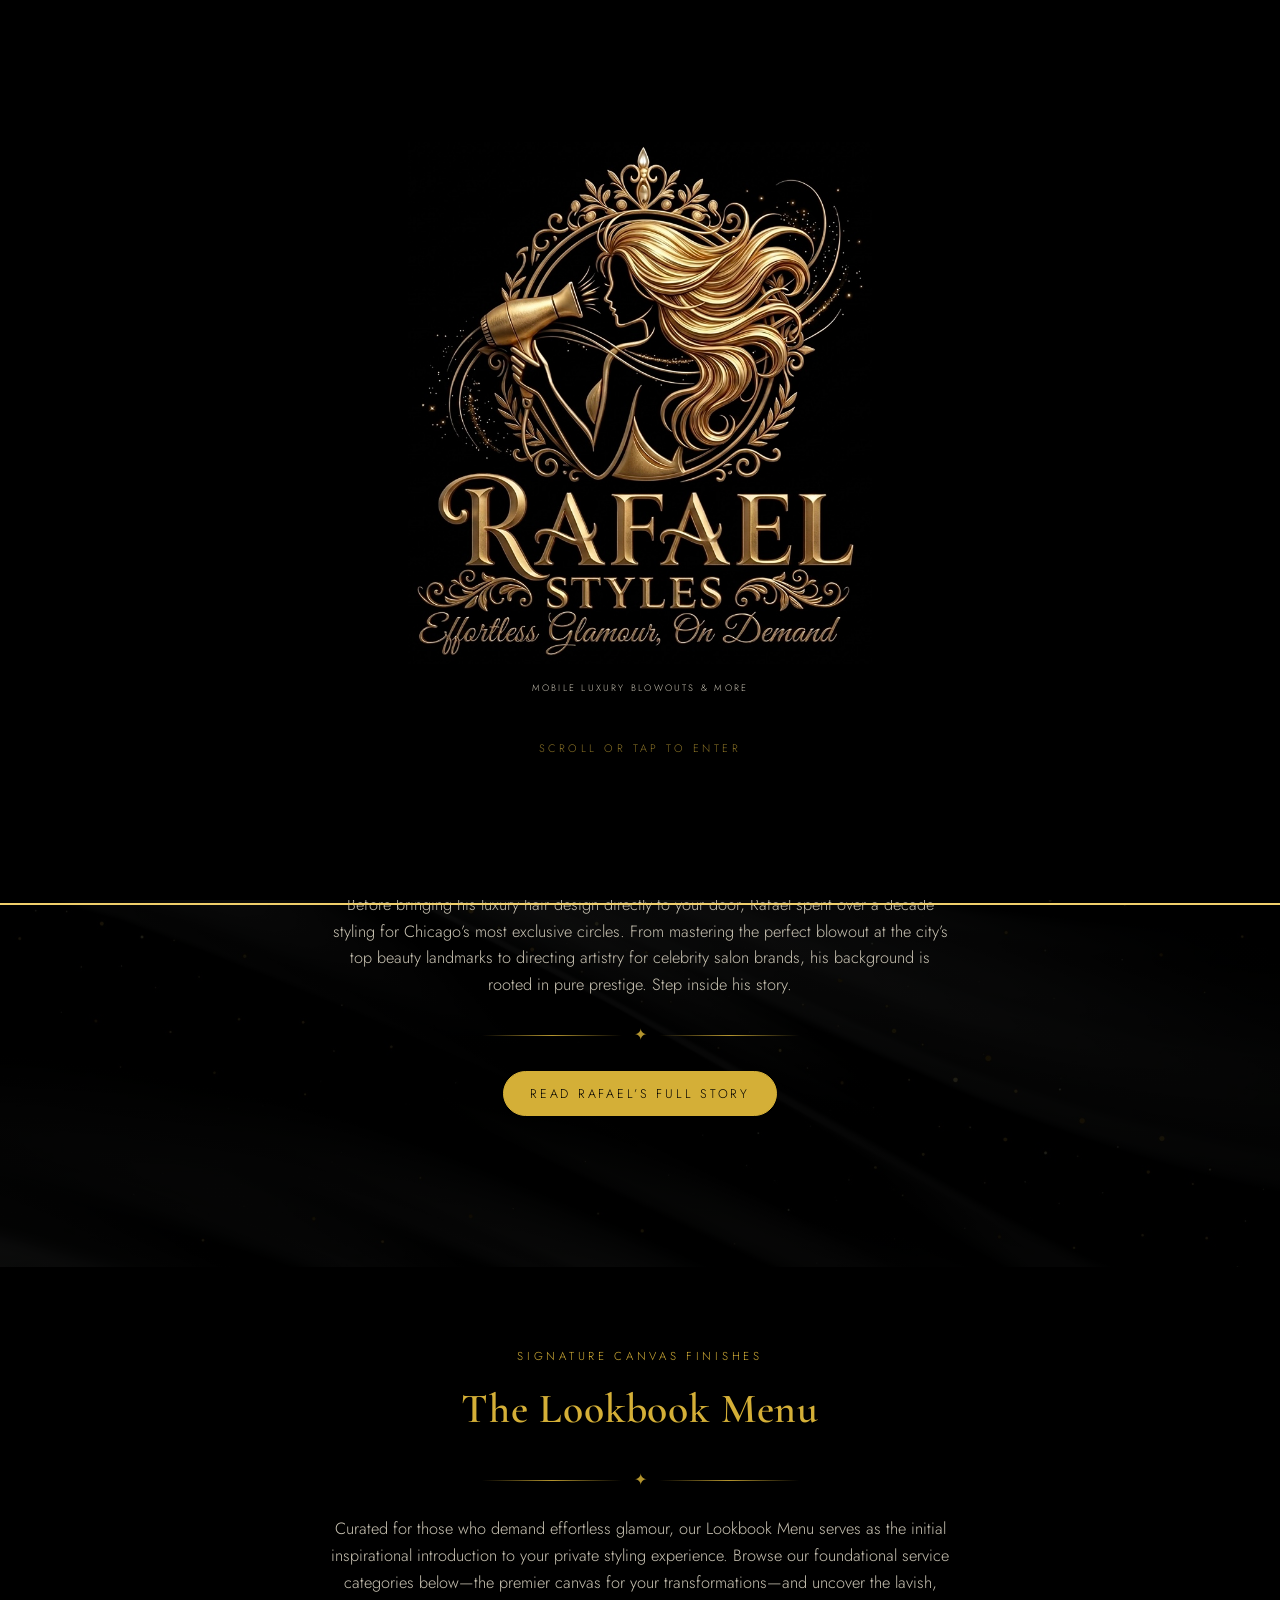
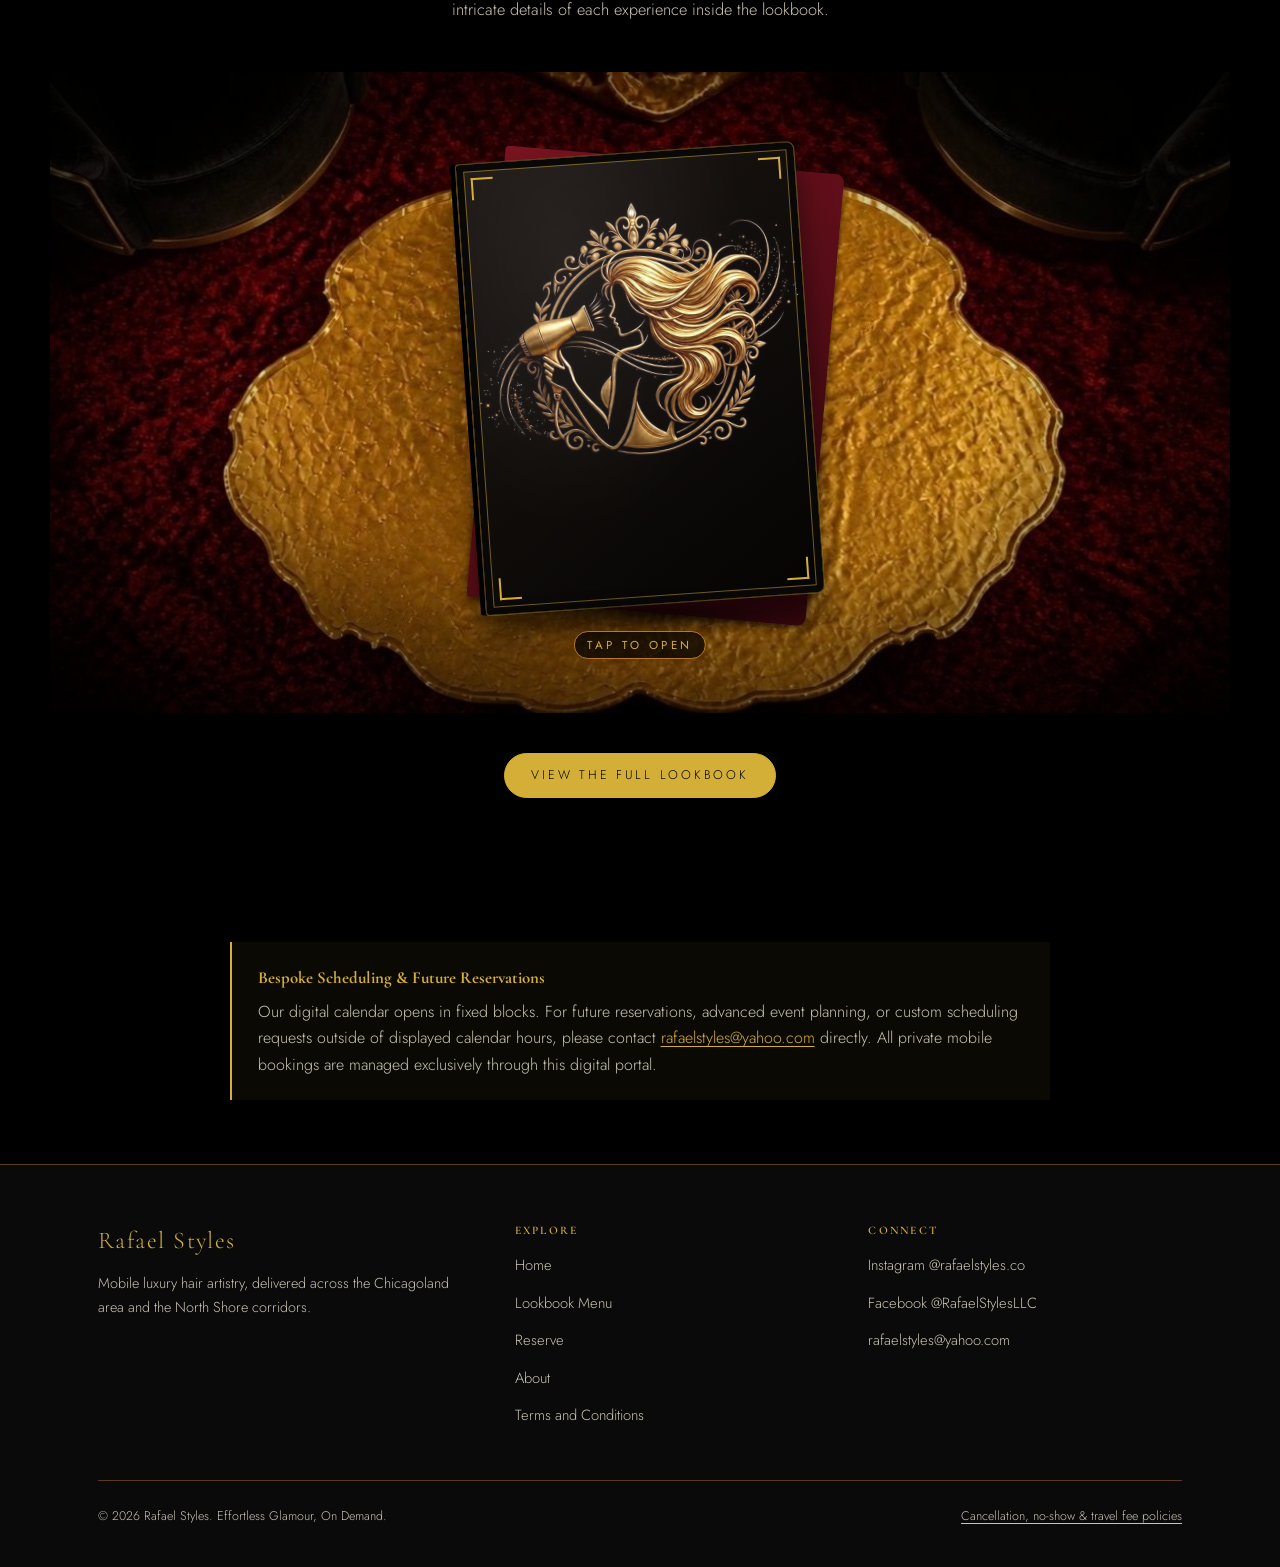
==== commit 49312df3: "Move View the Full Lookbook button below the book, into the section's own black area Co-Authored-By:" ====
--- a/index.html
+++ b/index.html
@@ -79,9 +79,6 @@
       <h2 id="flipbook-heading">The Lookbook Menu</h2>
       <div class="ornament"><span class="ornament-glyph" aria-hidden="true">&#10022;</span></div>
       <p class="lede">Curated for those who demand effortless glamour, our Lookbook Menu serves as the initial inspirational introduction to your private styling experience. Browse our foundational service categories below—the premier canvas for your transformations—and uncover the lavish, intricate details of each experience inside the lookbook.</p>
-      <div class="flipbook-cta">
-        <a class="btn btn-solid" href="lookbook.html">View the Full Lookbook</a>
-      </div>
     </div>
     <div class="container flipbook-tray">
       <div class="flipbook" id="flipbook" data-state="closed" data-total="20">
@@ -103,7 +100,6 @@
           </header>
           <div class="book-spread" id="book-spread">
             <span class="page-counter" aria-hidden="true"><span class="pc-current">01</span>/<span class="pc-total">20</span></span>
-            <button class="turn-cue" type="button" aria-label="Turn the page (page 1 of 20)">Tap to turn</button>
             <div class="book-track" id="book-track" aria-live="polite">
             <div class="book-unit" data-page="0" data-template="divider">
               <span class="eyebrow">Select Your Signature Canvas Finish</span>
@@ -334,6 +330,9 @@
         </div>
 
       </div>
+    </div>
+    <div class="container flipbook-cta">
+      <a class="btn btn-solid" href="lookbook.html">View the Full Lookbook</a>
     </div>
   </section>
 
--- a/css/styles.css
+++ b/css/styles.css
@@ -922,7 +922,7 @@
   font-size: 1.05rem;
   color: var(--text-muted);
 }
-.page-counter, .turn-cue {
+.page-counter {
   position: absolute;
   z-index: 5;
   font-family: var(--font-body);
@@ -933,37 +933,103 @@
   background: rgba(0,0,0,0.7);
   padding: 0.35em 0.75em;
   border-radius: 999px;
-}
-.page-counter { top: 0.75rem; left: 0.75rem; }
-.turn-cue {
-  bottom: 0.75rem; right: 0.75rem;
-  border: 1px solid var(--gold-trim);
-  cursor: pointer;
-  font: inherit;
-  letter-spacing: 0.2em; /* button reset can drop the inherited tracking, so restate it */
-  transition: background 0.3s var(--ease), color 0.3s var(--ease);
-}
-.turn-cue:hover, .turn-cue:focus-visible { background: var(--gold); color: var(--black); }
-
-/* ---------- Book pages: two templates sliding in a shared track ---------- */
-.book-spread { position: relative; }
+  top: 0.75rem; left: 0.75rem;
+}
+
+/* ---------- Book pages: two templates, turning on a 3D hinge in a shared track ---------- */
+.book-spread {
+  position: relative;
+  perspective: 1500px;
+  -webkit-perspective: 1500px;
+}
 .book-track {
   position: relative;
   overflow: hidden;
   min-height: 11.5rem;
   padding-top: 2.5rem; /* clears the page-counter pill floating above */
-  padding-bottom: 3.75rem; /* clears the turn-cue pill floating below, so page copy never sits under it, even wrapped over several lines on narrow viewports */
 }
 .book-unit[hidden] { display: none; }
-.book-unit.is-outgoing, .book-unit.is-incoming {
+
+/* The page underneath: sits flat, no rotation, revealed once the turning page's
+   backface hides past 90°. */
+.book-unit.is-under,
+.book-unit.is-turning {
+  background: #0a0705; /* opaque "paper" — without this the stacked layer beneath shows through
+    in every gap between glyphs, since both sit at the exact same position during the turn */
+}
+.book-unit.is-under {
   position: absolute;
   top: 0; left: 0; right: 0;
   padding-top: 2.5rem;
-  padding-bottom: 3.75rem;
-  transition: transform 0.45s var(--ease);
+  z-index: 1;
+}
+
+/* The page actually turning. Forward hinges on its LEFT edge (spine), rotating away from
+   0deg to -180deg; backward hinges on the RIGHT edge, unfolding from 180deg back to 0deg —
+   a mirrored motion rather than the same animation reversed, so it reads as "undoing" a turn
+   rather than a different effect. backface-visibility hides the mirrored/blank reverse of the
+   page through the invisible 90deg-270deg arc, which is what reveals .is-under beneath it. */
+.book-unit.is-turning {
+  position: absolute;
+  top: 0; left: 0; right: 0;
+  padding-top: 2.5rem;
+  z-index: 2;
+  backface-visibility: hidden;
+  -webkit-backface-visibility: hidden;
+  box-shadow: 0 14px 34px rgba(0, 0, 0, 0.55);
+}
+.book-unit.is-turning::after {
+  content: "";
+  position: absolute;
+  inset: 0;
+  pointer-events: none;
+  opacity: 0;
+}
+.book-unit.is-turning.turn-fwd {
+  transform-origin: left center;
+  animation: book-turn-fwd 0.75s cubic-bezier(0.45, 0, 0.55, 1) forwards;
+}
+.book-unit.is-turning.turn-fwd::after {
+  /* Darkest right at the spine, fading toward the free edge — a fold shadow, not a flat tint. */
+  background:
+    linear-gradient(to right, rgba(0,0,0,0.62) 0%, rgba(0,0,0,0.2) 30%, transparent 58%),
+    linear-gradient(to right, rgba(212,175,55,0.2) 0%, transparent 7%);
+  animation: book-turn-shadow 0.75s cubic-bezier(0.45, 0, 0.55, 1) forwards;
+}
+.book-unit.is-turning.turn-back {
+  transform-origin: right center;
+  animation: book-turn-back 0.75s cubic-bezier(0.45, 0, 0.55, 1) forwards;
+}
+.book-unit.is-turning.turn-back::after {
+  background:
+    linear-gradient(to left, rgba(0,0,0,0.62) 0%, rgba(0,0,0,0.2) 30%, transparent 58%),
+    linear-gradient(to left, rgba(212,175,55,0.2) 0%, transparent 7%);
+  animation: book-turn-shadow 0.75s cubic-bezier(0.45, 0, 0.55, 1) forwards;
+}
+@keyframes book-turn-fwd {
+  from { transform: rotateY(0deg); }
+  to   { transform: rotateY(-180deg); }
+}
+@keyframes book-turn-back {
+  from { transform: rotateY(180deg); }
+  to   { transform: rotateY(0deg); }
+}
+@keyframes book-turn-shadow {
+  0%, 100% { opacity: 0; }
+  45%, 55% { opacity: 1; }
 }
 @media (prefers-reduced-motion: reduce) {
-  .book-unit.is-outgoing, .book-unit.is-incoming { transition: none; }
+  .book-unit.is-turning.turn-fwd,
+  .book-unit.is-turning.turn-back {
+    animation: none;
+    transform: none;
+    box-shadow: none;
+  }
+  .book-unit.is-turning.turn-fwd::after,
+  .book-unit.is-turning.turn-back::after {
+    animation: none;
+    opacity: 0;
+  }
 }
 
 /* Content template: real service photo + copy, same visual weight as the old single layout */
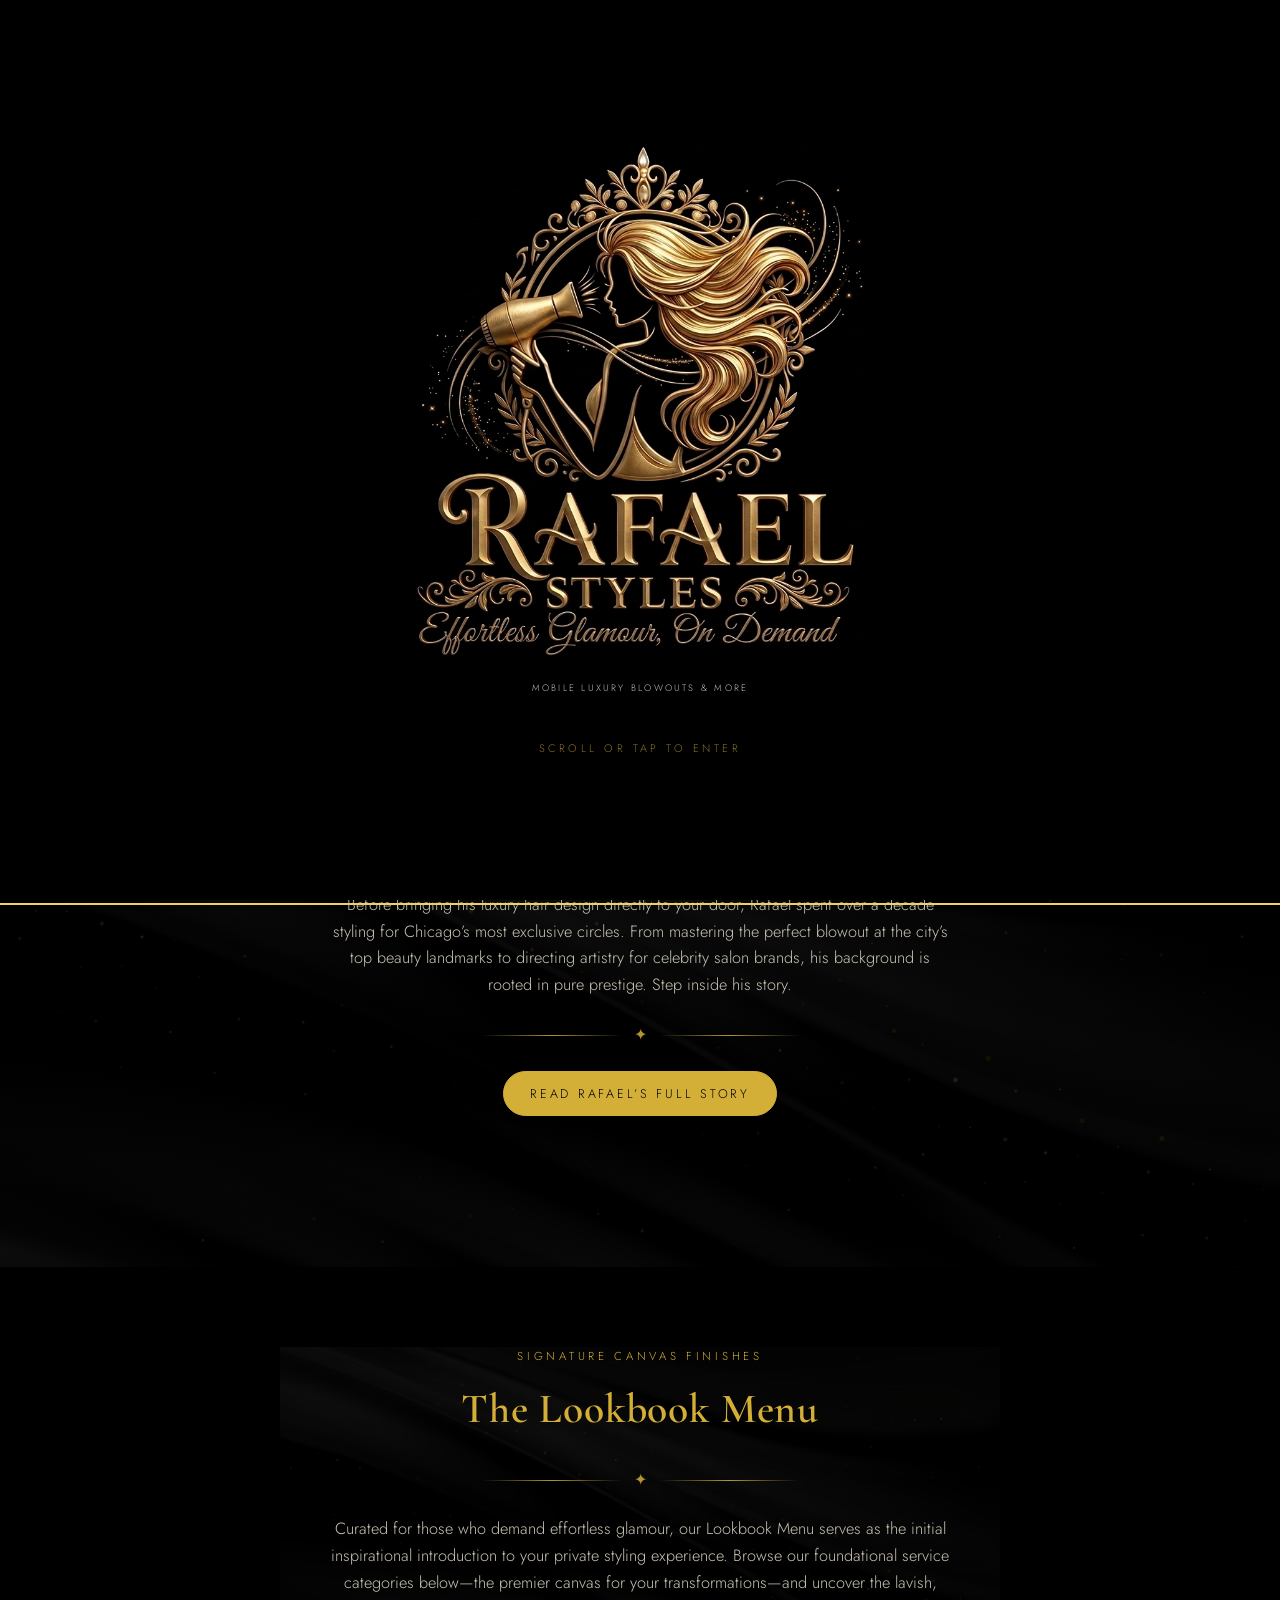
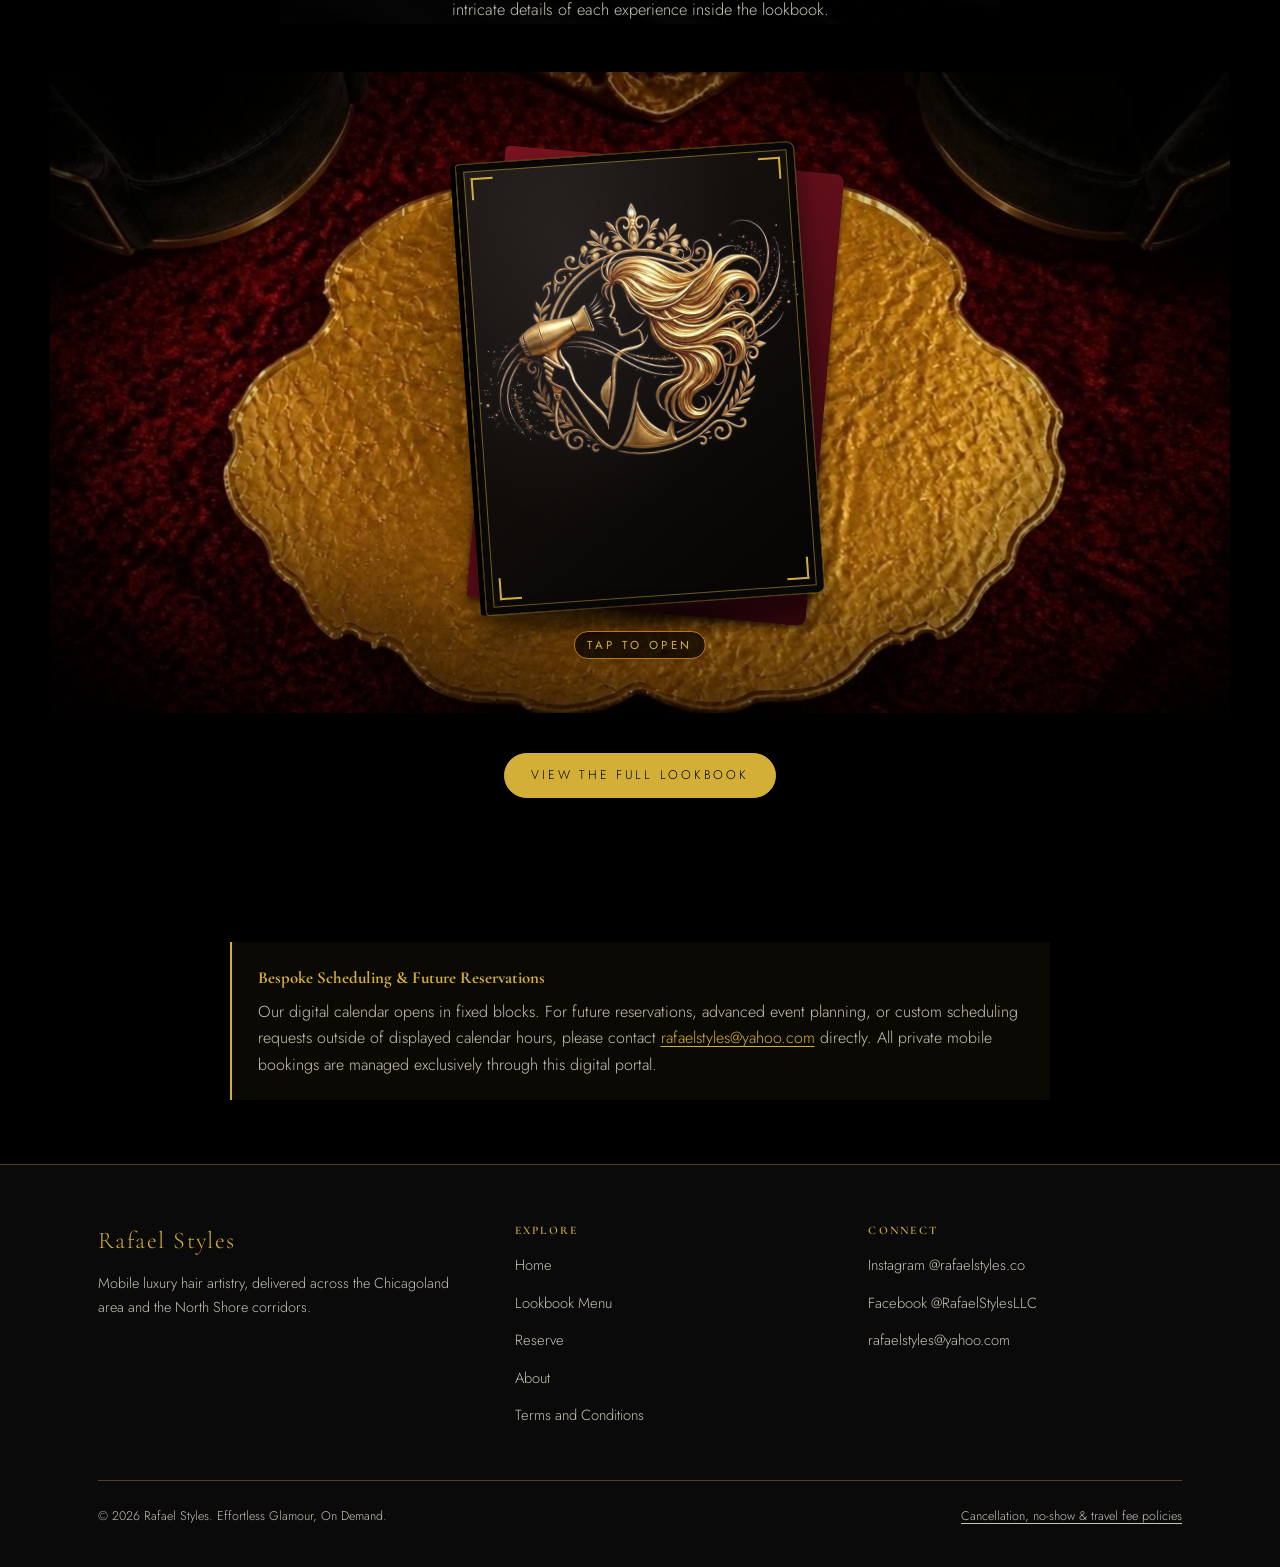
==== commit 659b55bb: "Replace defective Extended Care and Luxe Extension photos (white edge-line artifact) Co-Authored-By:" ====
--- a/index.html
+++ b/index.html
@@ -209,7 +209,7 @@
 
             <div class="book-unit" data-page="10" data-template="content" hidden>
               <div class="book-unit-photo">
-                <img src="assets/service-luxe-extension-integration.jpg?v=r2" alt="Model with long, full chestnut waves" width="1179" height="1157" loading="lazy">
+                <img src="assets/service-luxe-extension-integration.jpg?v=r2" alt="Model with long, full chestnut waves" width="1163" height="1157" loading="lazy">
               </div>
               <div class="book-unit-copy">
                 <span class="unit-dek">Add-On Enhancement</span>
@@ -246,7 +246,7 @@
 
             <div class="book-unit" data-page="13" data-template="content" hidden>
               <div class="book-unit-photo">
-                <img src="assets/service-extended-care.jpg?v=r2" alt="Model glancing over her shoulder with long, glossy chestnut waves" width="1179" height="1158" loading="lazy">
+                <img src="assets/service-extended-care.jpg?v=r2" alt="Model glancing over her shoulder with long, glossy chestnut waves" width="1159" height="1162" loading="lazy">
               </div>
               <div class="book-unit-copy">
                 <span class="unit-dek">Add-On Enhancement</span>
--- a/css/styles.css
+++ b/css/styles.css
@@ -352,11 +352,9 @@
   padding: clamp(1.75rem, 3.2vw, 3rem) clamp(1.5rem, 5vw, 4.5rem);
   max-width: 640px;
   margin-left: auto; /* keeps copy hugging the centre line on very wide screens */
-  /* Whisper of fabric grain on the hero's black half: same asset as the lookbook backdrop,
-     but tinted far darker (~87% black) so it reads as clean black at a glance. */
-  background:
-    linear-gradient(rgba(0,0,0,0.87), rgba(0,0,0,0.87)),
-    url("../assets/fabric-velvet-drapery.jpg") center / cover no-repeat;
+  /* Flat black — falls back to .hero's own background. The fabric texture used to live here;
+     it left a hard vertical seam where the image cut off against flat black, and has moved to
+     the Lookbook Menu's intro block instead. */
 }
 .hero-copy h1 {
   font-size: clamp(2.1rem, 4.2vw, 3.4rem);
@@ -462,6 +460,17 @@
 /* Whisper of fabric grain on flat black (About Teaser on index.html + the bio section on about.html only,
    scoped via this combined selector so every other section-black surface is untouched). */
 .section-black.fabric-veil {
+  background:
+    linear-gradient(rgba(0,0,0,0.87), rgba(0,0,0,0.87)),
+    url("../assets/fabric-velvet-drapery.jpg") center / cover no-repeat,
+    var(--black);
+}
+/* Same whisper-of-fabric treatment, scoped to just the Lookbook Menu's intro block (eyebrow +
+   heading + description) inside .flipbook-surface — not the whole section, so it doesn't bleed
+   down into .flipbook-tray where the book and velvet-tray photo already sit. There's only one
+   other .section-head on this page (the About Teaser, styled via .section-black.fabric-veil
+   above), so this descendant selector can't collide with it. */
+.flipbook-surface .section-head {
   background:
     linear-gradient(rgba(0,0,0,0.87), rgba(0,0,0,0.87)),
     url("../assets/fabric-velvet-drapery.jpg") center / cover no-repeat,
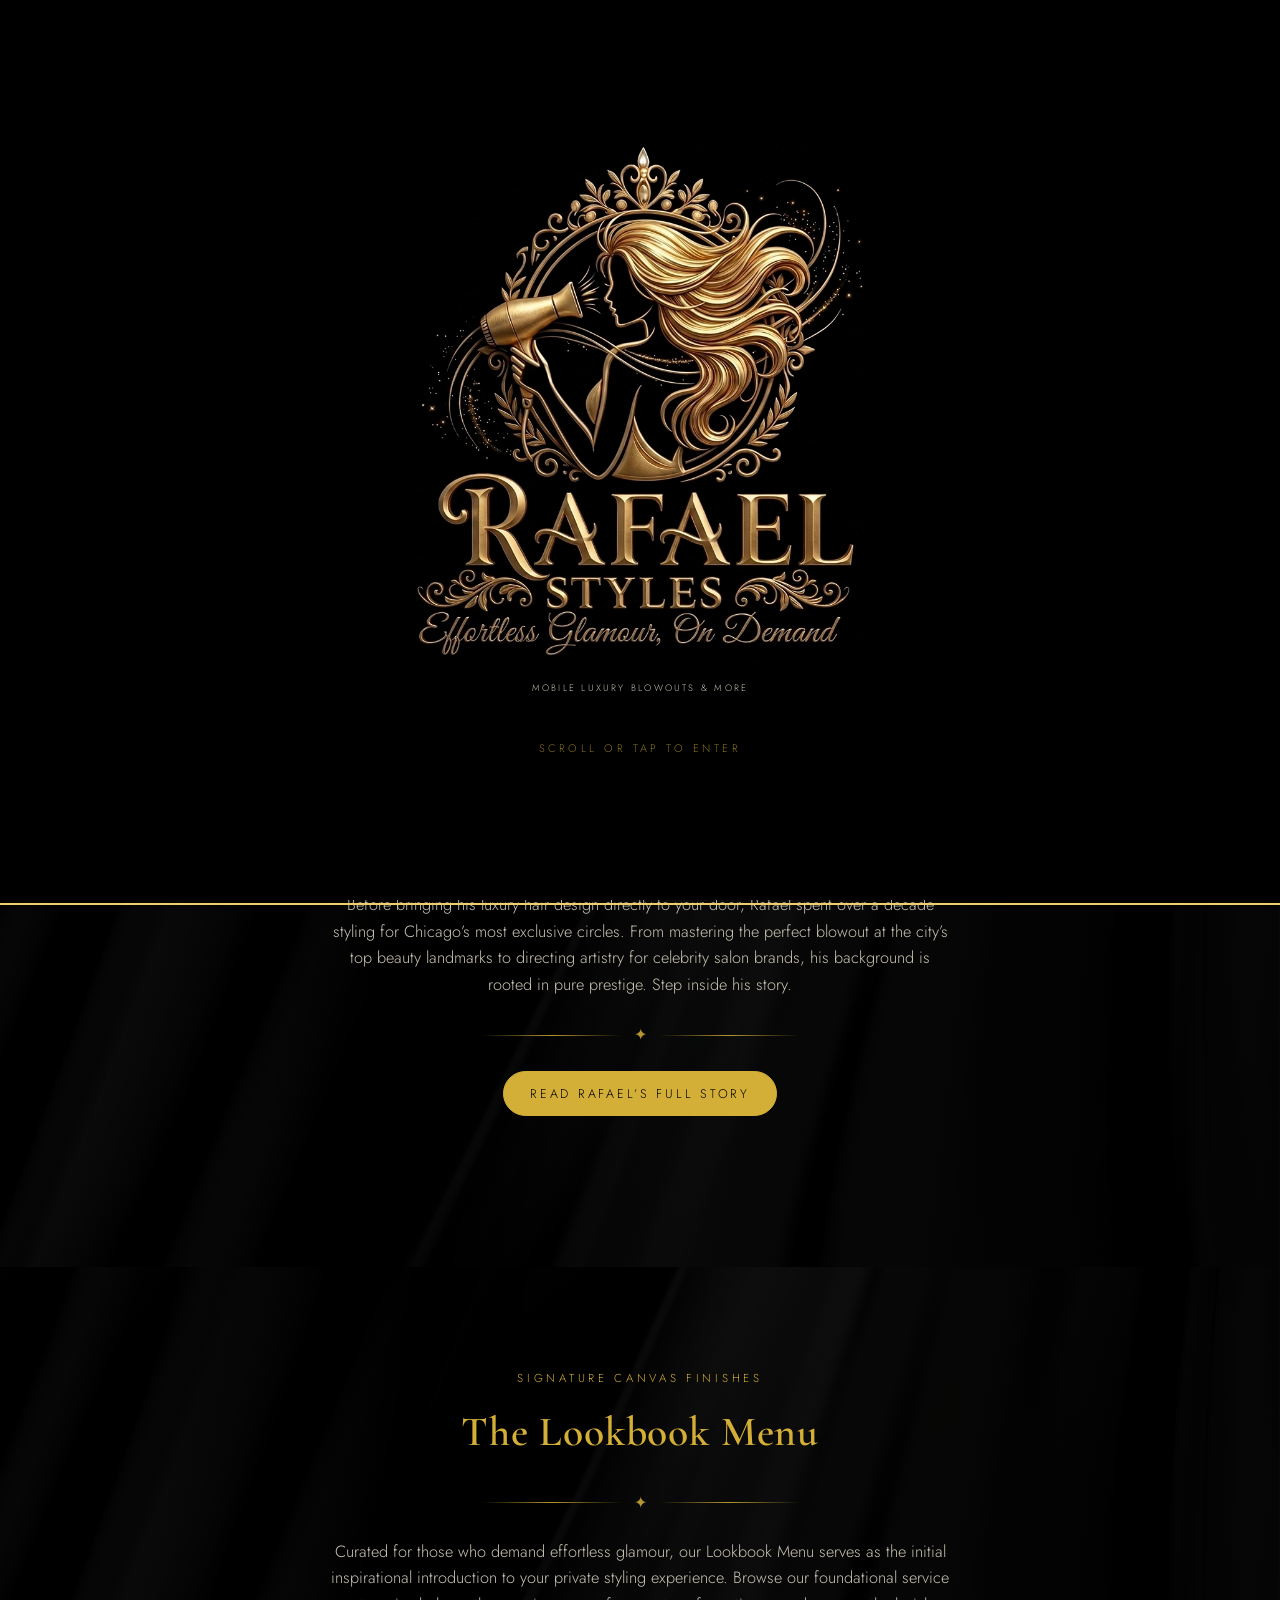
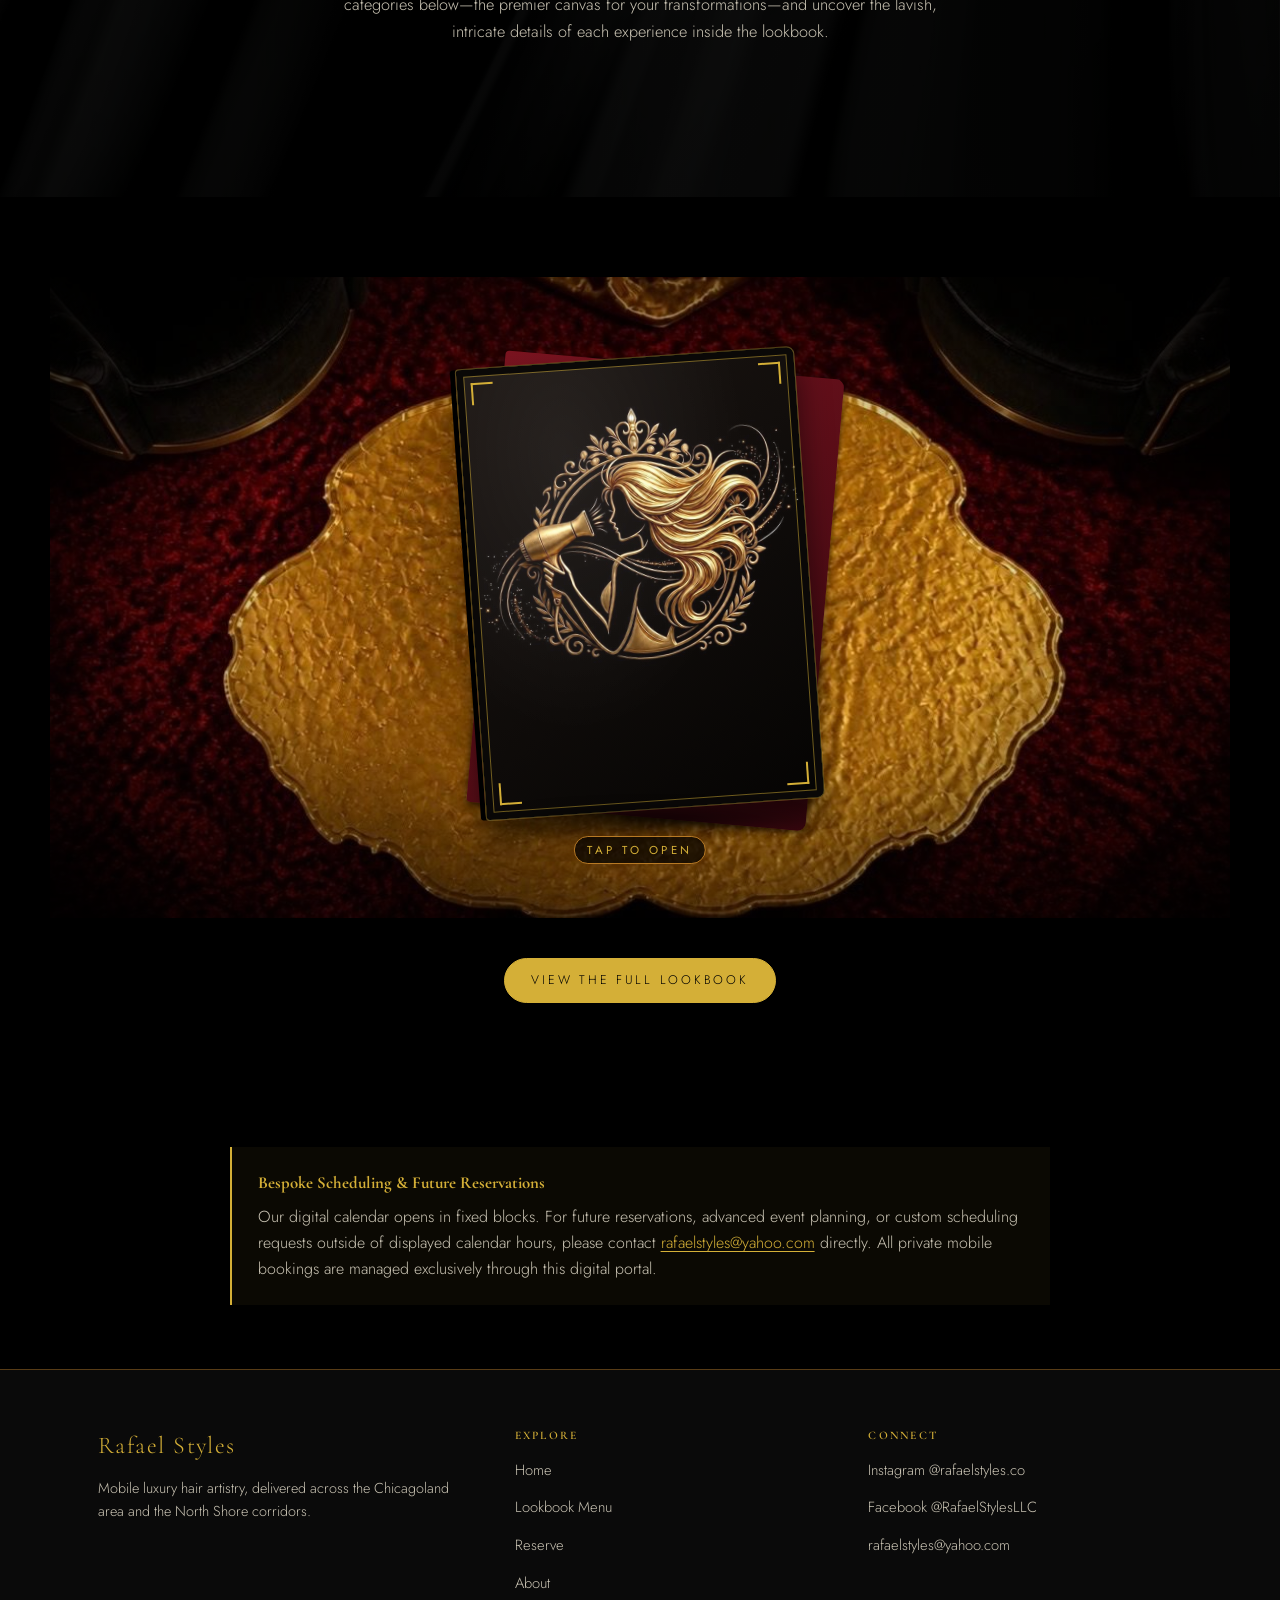
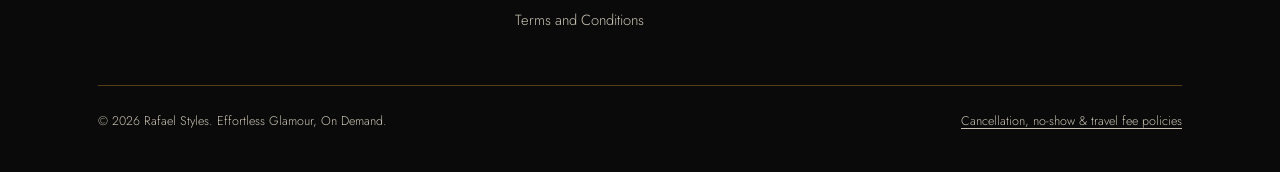
==== commit 6fca1ba5: "Book photo ratio + eager loading; drape tile fix; split Lookbook Menu intro into its own full-width " ====
--- a/index.html
+++ b/index.html
@@ -72,14 +72,18 @@
     </div>
   </section>
 
-  <!-- ===================== LOOKBOOK / FLIP-BOOK ===================== -->
-  <section class="flipbook-surface flipbook-section" aria-labelledby="flipbook-heading">
+  <!-- ===================== LOOKBOOK MENU INTRO ===================== -->
+  <section class="section section-black fabric-veil">
     <div class="container section-head">
       <span class="eyebrow">Signature Canvas Finishes</span>
       <h2 id="flipbook-heading">The Lookbook Menu</h2>
       <div class="ornament"><span class="ornament-glyph" aria-hidden="true">&#10022;</span></div>
       <p class="lede">Curated for those who demand effortless glamour, our Lookbook Menu serves as the initial inspirational introduction to your private styling experience. Browse our foundational service categories below—the premier canvas for your transformations—and uncover the lavish, intricate details of each experience inside the lookbook.</p>
     </div>
+  </section>
+
+  <!-- ===================== FLIP-BOOK ===================== -->
+  <section class="flipbook-surface flipbook-section" aria-labelledby="flipbook-heading">
     <div class="container flipbook-tray">
       <div class="flipbook" id="flipbook" data-state="closed" data-total="20">
 
@@ -117,7 +121,7 @@
 
             <div class="book-unit" data-page="2" data-template="content" hidden>
               <div class="book-unit-photo">
-                <img src="assets/service-satin-drape-blowout.jpg?v=r2" alt="Model with a smooth, glossy honey-blonde blowout with softly curved ends" width="1179" height="1176" loading="lazy">
+                <img src="assets/service-satin-drape-blowout.jpg?v=r2" alt="Model with a smooth, glossy honey-blonde blowout with softly curved ends" width="1179" height="1176">
               </div>
               <div class="book-unit-copy">
                 <span class="unit-dek">Signature Experience</span>
@@ -129,7 +133,7 @@
 
             <div class="book-unit" data-page="3" data-template="content" hidden>
               <div class="book-unit-photo">
-                <img src="assets/service-velvet-cascade-blowout.jpg?v=r2" alt="Model with long, voluminous, softly waved brunette hair cascading over one shoulder" width="1179" height="1195" loading="lazy">
+                <img src="assets/service-velvet-cascade-blowout.jpg?v=r2" alt="Model with long, voluminous, softly waved brunette hair cascading over one shoulder" width="1179" height="1195">
               </div>
               <div class="book-unit-copy">
                 <span class="unit-dek">Signature Experience</span>
@@ -141,7 +145,7 @@
 
             <div class="book-unit" data-page="4" data-template="content" hidden>
               <div class="book-unit-photo">
-                <img src="assets/service-thermal-elan-express.jpg?v=r2" alt="Model with sleek, smooth, straight brunette hair" width="1179" height="1170" loading="lazy">
+                <img src="assets/service-thermal-elan-express.jpg?v=r2" alt="Model with sleek, smooth, straight brunette hair" width="1179" height="1170">
               </div>
               <div class="book-unit-copy">
                 <span class="unit-dek">Signature Experience</span>
@@ -160,7 +164,7 @@
 
             <div class="book-unit" data-page="6" data-template="content" hidden>
               <div class="book-unit-photo">
-                <img src="assets/service-hd-thermal-finish.jpg?v=r2" alt="Model with long platinum-blonde hair, pin-straight on one side and in soft curls on the other" width="727" height="722" loading="lazy">
+                <img src="assets/service-hd-thermal-finish.jpg?v=r2" alt="Model with long platinum-blonde hair, pin-straight on one side and in soft curls on the other" width="727" height="722">
               </div>
               <div class="book-unit-copy">
                 <span class="unit-dek">Add-On Enhancement</span>
@@ -172,7 +176,7 @@
 
             <div class="book-unit" data-page="7" data-template="content" hidden>
               <div class="book-unit-photo">
-                <img src="assets/service-bombshell-brush-set.jpg?v=r2" alt="Model with voluminous brunette hair, ombr&eacute; ends and rollers still set at the crown" width="1179" height="1162" loading="lazy">
+                <img src="assets/service-bombshell-brush-set.jpg?v=r2" alt="Model with voluminous brunette hair, ombr&eacute; ends and rollers still set at the crown" width="1179" height="1162">
               </div>
               <div class="book-unit-copy">
                 <span class="unit-dek">Add-On Enhancement</span>
@@ -184,7 +188,7 @@
 
             <div class="book-unit" data-page="8" data-template="content" hidden>
               <div class="book-unit-photo">
-                <img src="assets/service-roller-clip-retention.jpg?v=r2" alt="Model with dark hair pin-curled and secured with silver clips at the crown" width="1005" height="1243" loading="lazy">
+                <img src="assets/service-roller-clip-retention.jpg?v=r2" alt="Model with dark hair pin-curled and secured with silver clips at the crown" width="1005" height="1243">
               </div>
               <div class="book-unit-copy">
                 <span class="unit-dek">Add-On Enhancement</span>
@@ -196,7 +200,7 @@
 
             <div class="book-unit" data-page="9" data-template="content" hidden>
               <div class="book-unit-photo">
-                <img src="assets/service-tailored-bespoke-accents.jpg?v=r2" alt="Model with a softly braided, side-swept brunette style" width="1179" height="1178" loading="lazy">
+                <img src="assets/service-tailored-bespoke-accents.jpg?v=r2" alt="Model with a softly braided, side-swept brunette style" width="1179" height="1178">
               </div>
               <div class="book-unit-copy">
                 <span class="unit-dek">Add-On Enhancement</span>
@@ -209,7 +213,7 @@
 
             <div class="book-unit" data-page="10" data-template="content" hidden>
               <div class="book-unit-photo">
-                <img src="assets/service-luxe-extension-integration.jpg?v=r2" alt="Model with long, full chestnut waves" width="1163" height="1157" loading="lazy">
+                <img src="assets/service-luxe-extension-integration.jpg?v=r2" alt="Model with long, full chestnut waves" width="1163" height="1157">
               </div>
               <div class="book-unit-copy">
                 <span class="unit-dek">Add-On Enhancement</span>
@@ -221,7 +225,7 @@
 
             <div class="book-unit" data-page="11" data-template="content" hidden>
               <div class="book-unit-photo">
-                <img src="assets/service-coiled-satin-alignment-silk-press.jpg?v=r2" alt="Model with sleek, pin-straight black silk-pressed hair" width="1179" height="1162" loading="lazy">
+                <img src="assets/service-coiled-satin-alignment-silk-press.jpg?v=r2" alt="Model with sleek, pin-straight black silk-pressed hair" width="1179" height="1162">
               </div>
               <div class="book-unit-copy">
                 <span class="unit-dek">Add-On Enhancement</span>
@@ -233,7 +237,7 @@
 
             <div class="book-unit" data-page="12" data-template="content" hidden>
               <div class="book-unit-photo">
-                <img src="assets/service-bespoke-tress-liberation.jpg?v=r2" alt="Model glancing over her shoulder with very long, voluminous caramel-highlighted waves" width="1153" height="1149" loading="lazy">
+                <img src="assets/service-bespoke-tress-liberation.jpg?v=r2" alt="Model glancing over her shoulder with very long, voluminous caramel-highlighted waves" width="1153" height="1149">
               </div>
               <div class="book-unit-copy">
                 <span class="unit-dek">Add-On Enhancement</span>
@@ -246,7 +250,7 @@
 
             <div class="book-unit" data-page="13" data-template="content" hidden>
               <div class="book-unit-photo">
-                <img src="assets/service-extended-care.jpg?v=r2" alt="Model glancing over her shoulder with long, glossy chestnut waves" width="1159" height="1162" loading="lazy">
+                <img src="assets/service-extended-care.jpg?v=r2" alt="Model glancing over her shoulder with long, glossy chestnut waves" width="1159" height="1162">
               </div>
               <div class="book-unit-copy">
                 <span class="unit-dek">Add-On Enhancement</span>
@@ -266,7 +270,7 @@
 
             <div class="book-unit" data-page="15" data-template="content" hidden>
               <div class="book-unit-photo">
-                <img src="assets/service-satin-companion.jpg?v=r2" alt="Two models with long, glossy brunette and blonde waves" width="1179" height="1165" loading="lazy">
+                <img src="assets/service-satin-companion.jpg?v=r2" alt="Two models with long, glossy brunette and blonde waves" width="1179" height="1165">
               </div>
               <div class="book-unit-copy">
                 <span class="unit-dek">Companion Experience</span>
@@ -278,7 +282,7 @@
 
             <div class="book-unit" data-page="16" data-template="content" hidden>
               <div class="book-unit-photo">
-                <img src="assets/service-velvet-companion.jpg?v=r3" alt="Two models: a blonde model with long, glossy golden waves in the foreground and a brunette model behind her" width="1179" height="1152" loading="lazy">
+                <img src="assets/service-velvet-companion.jpg?v=r3" alt="Two models: a blonde model with long, glossy golden waves in the foreground and a brunette model behind her" width="1179" height="1152">
               </div>
               <div class="book-unit-copy">
                 <span class="unit-dek">Companion Experience</span>
@@ -290,7 +294,7 @@
 
             <div class="book-unit" data-page="17" data-template="content" hidden>
               <div class="book-unit-photo">
-                <img src="assets/service-elan-companion.jpg?v=r4" alt="Two models: a brunette model with long, cascading waves in the foreground and a blonde model behind her" width="1179" height="1143" loading="lazy">
+                <img src="assets/service-elan-companion.jpg?v=r4" alt="Two models: a brunette model with long, cascading waves in the foreground and a blonde model behind her" width="1179" height="1143">
               </div>
               <div class="book-unit-copy">
                 <span class="unit-dek">Companion Experience</span>
@@ -302,7 +306,7 @@
 
             <div class="book-unit" data-page="18" data-template="content" hidden>
               <div class="book-unit-photo">
-                <img src="assets/service-la-petite-angelique.jpg?v=r2" alt="Young girl with long, soft golden-blonde waves" width="1179" height="1153" loading="lazy">
+                <img src="assets/service-la-petite-angelique.jpg?v=r2" alt="Young girl with long, soft golden-blonde waves" width="1179" height="1153">
               </div>
               <div class="book-unit-copy">
                 <span class="unit-dek">Companion Experience</span>
--- a/css/styles.css
+++ b/css/styles.css
@@ -457,20 +457,10 @@
 }
 .section-black { background: var(--black); }
 .section-panel { background: var(--black-soft); border-top: 1px solid var(--hairline); border-bottom: 1px solid var(--hairline); }
-/* Whisper of fabric grain on flat black (About Teaser on index.html + the bio section on about.html only,
-   scoped via this combined selector so every other section-black surface is untouched). */
+/* Fabric texture on flat black, applied via this combined class so every other section-black
+   surface stays untouched: the About Teaser and Lookbook Menu intro on index.html, the bio
+   section on about.html, and the lookbook.html page header. */
 .section-black.fabric-veil {
-  background:
-    linear-gradient(rgba(0,0,0,0.87), rgba(0,0,0,0.87)),
-    url("../assets/fabric-velvet-drapery.jpg") center / cover no-repeat,
-    var(--black);
-}
-/* Same whisper-of-fabric treatment, scoped to just the Lookbook Menu's intro block (eyebrow +
-   heading + description) inside .flipbook-surface — not the whole section, so it doesn't bleed
-   down into .flipbook-tray where the book and velvet-tray photo already sit. There's only one
-   other .section-head on this page (the About Teaser, styled via .section-black.fabric-veil
-   above), so this descendant selector can't collide with it. */
-.flipbook-surface .section-head {
   background:
     linear-gradient(rgba(0,0,0,0.87), rgba(0,0,0,0.87)),
     url("../assets/fabric-velvet-drapery.jpg") center / cover no-repeat,
@@ -544,18 +534,17 @@
     url("../assets/lookbook-velvet-drape.jpg") 0 0 / 820px auto repeat;
 }
 @media (min-width: 901px) {
-  /* Desktop: one full-bleed, non-repeating sheet instead of a visibly-repeating tile.
-     .layer-far spans the whole (very tall) parallax-stage, so `cover` sized against its own box
-     would blow the image up far past its native resolution. background-attachment: fixed makes the
-     browser resolve position/size against the VIEWPORT instead of the element box, so it stays sharp
-     no matter how many category blocks the stage contains. */
+  /* Desktop: the gold drape tiles at a fixed 900px width rather than being stretched/cropped
+     with `cover` to fill .layer-far's own box, which spans the whole (very tall) parallax-stage
+     and would blow the image up far past its native resolution. background-attachment: fixed
+     keeps it reading as still/parallax rather than scrolling with the page. */
   .parallax-layer.layer-far {
     background-image:
       linear-gradient(rgba(0,0,0,0.18), rgba(0,0,0,0.18)),
       url("../assets/gold-satin-drape.jpg");
-    background-repeat: no-repeat, no-repeat;
-    background-position: 0 0, center;
-    background-size: auto, cover;
+    background-repeat: no-repeat, repeat;
+    background-position: 0 0, 0 0;
+    background-size: auto, 900px auto;
     background-attachment: scroll, fixed;
   }
   /* Legibility now lives here, not in the backdrop overlay above: a soft scrim scoped to each
@@ -1042,7 +1031,7 @@
 }
 
 /* Content template: real service photo + copy, same visual weight as the old single layout */
-.book-unit-photo { aspect-ratio: 4 / 3; overflow: hidden; border-radius: 2px; border: 1px solid var(--hairline); margin-bottom: 1.1rem; background: #000; }
+.book-unit-photo { aspect-ratio: 3 / 2; overflow: hidden; border-radius: 2px; border: 1px solid var(--hairline); margin-bottom: 1.1rem; background: #000; }
 .book-unit-photo img { width: 100%; height: 100%; object-fit: cover; object-position: 50% 22%; }
 .book-unit-copy .unit-dek {
   display: block;
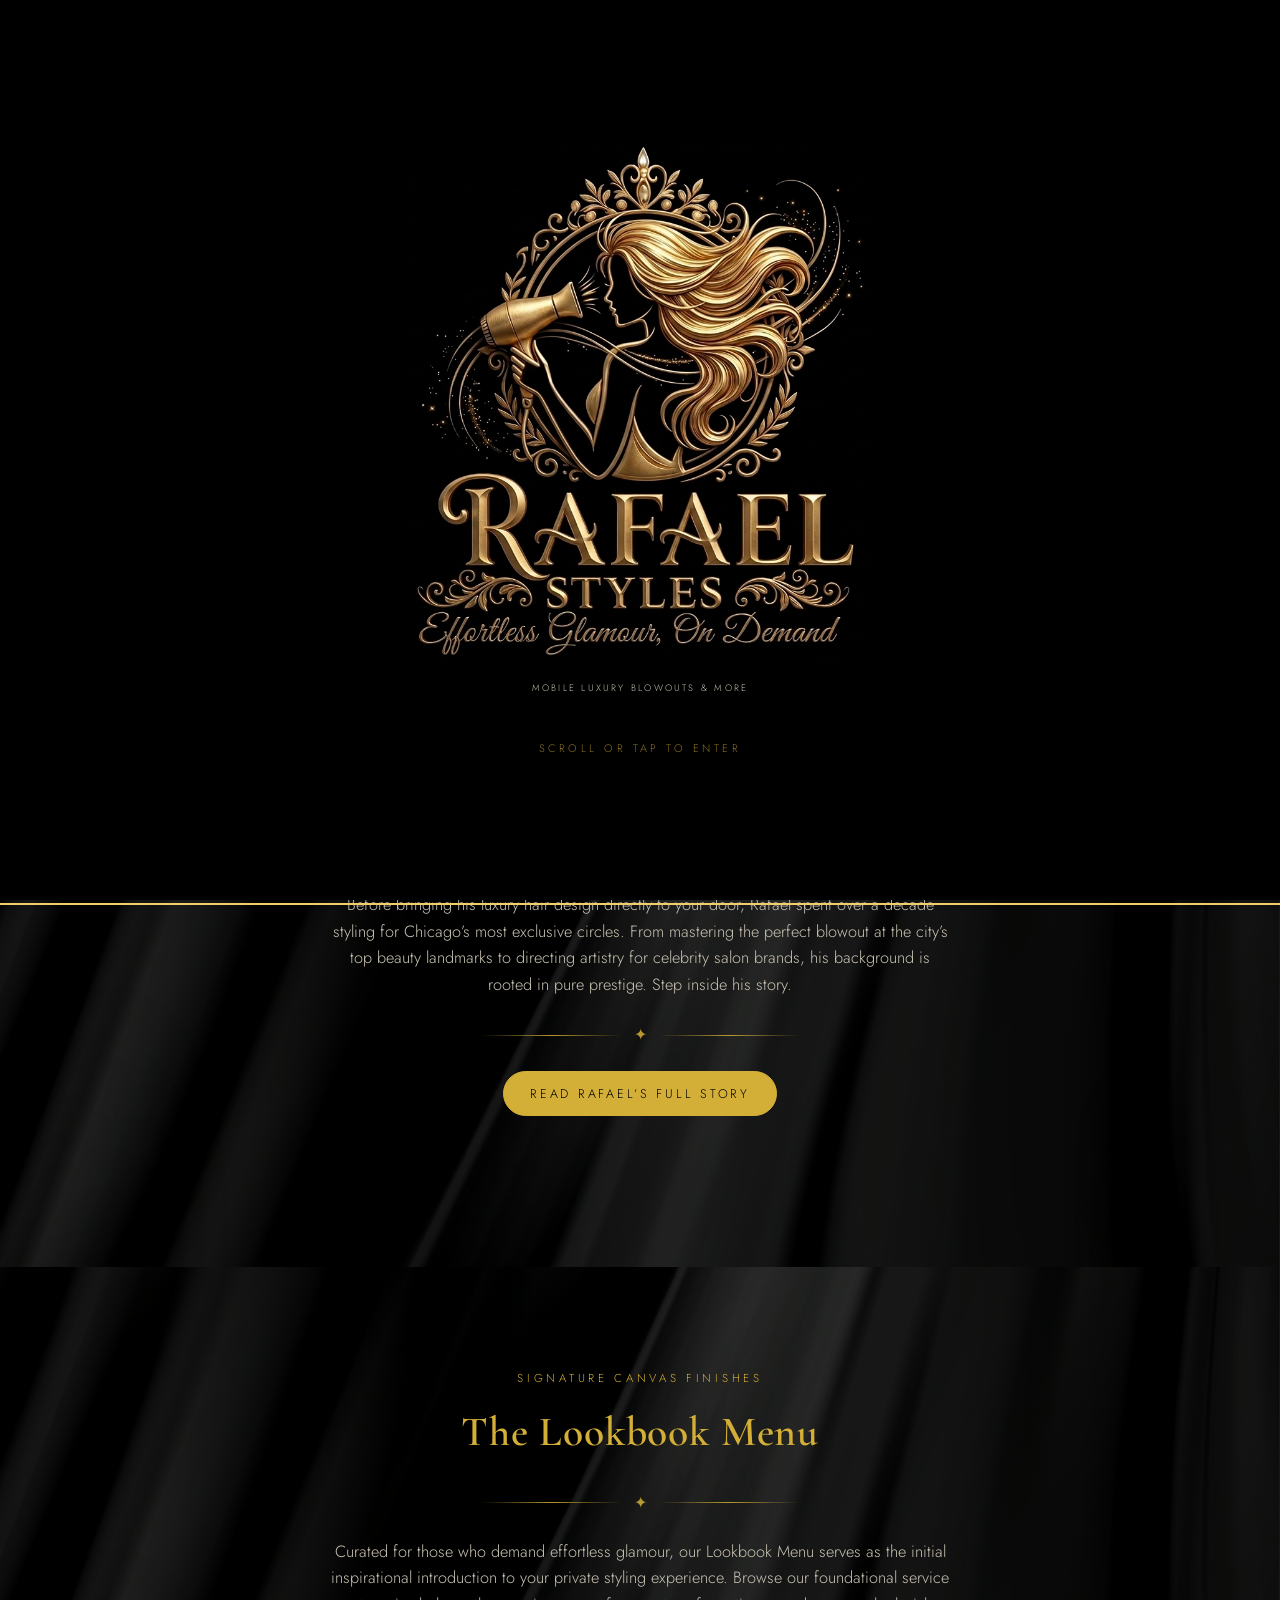
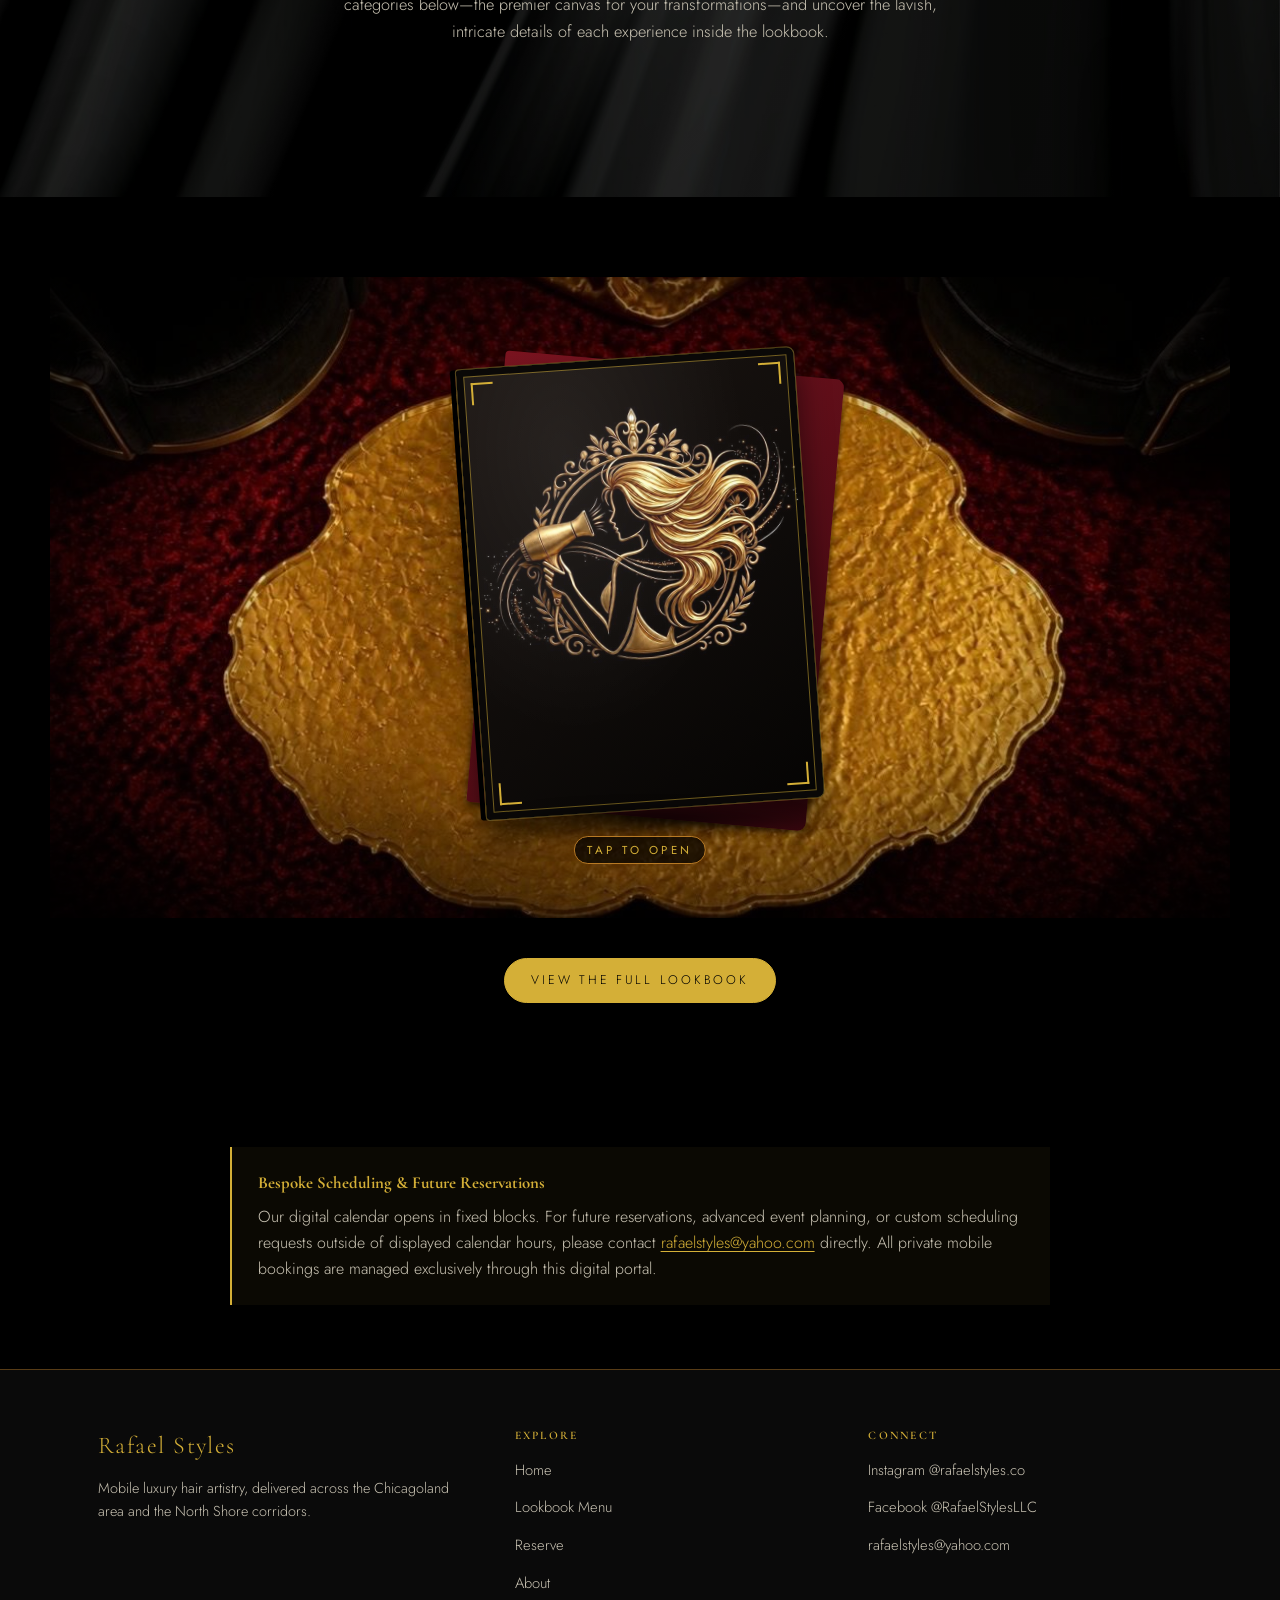
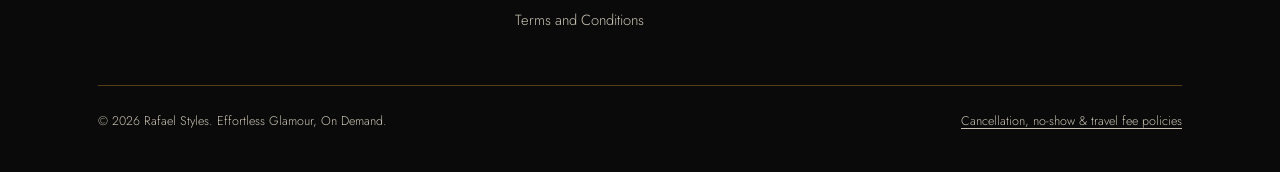
==== commit 86e3c506: "Sentence-case SIGNATURE EXPERIENCE / NOT YET AVAILABLE in the homepage book pages Co-Authored-By: Cl" ====
--- a/index.html
+++ b/index.html
@@ -159,7 +159,7 @@
               <span class="eyebrow">Category Two</span>
               <h3>Artisanal Enhancements &amp; Upgrades</h3>
               <div class="ornament"><span class="ornament-glyph" aria-hidden="true">&#10022;</span></div>
-              <p class="book-page-lede">Add-on enhancements only, always paired with a SIGNATURE EXPERIENCE above, never booked standalone.</p>
+              <p class="book-page-lede">Add-on enhancements only, always paired with a Signature Experience above, never booked standalone.</p>
             </div>
 
             <div class="book-unit" data-page="6" data-template="content" hidden>
@@ -207,7 +207,7 @@
                 <h3>Tailored Bespoke Accents</h3>
                 <span class="gold-rule" aria-hidden="true"></span>
                 <p>Soft, poetic styling enhancements including chic ponytails, organic braids, undone buns, or custom accessory placement.</p>
-                <p><em>Note: focuses on soft, effortless, classic finishes; architectural updos are NOT YET AVAILABLE.</em></p>
+                <p><em>Note: focuses on soft, effortless, classic finishes; architectural updos are not yet available.</em></p>
               </div>
             </div>
 
--- a/css/styles.css
+++ b/css/styles.css
@@ -462,7 +462,7 @@
    section on about.html, and the lookbook.html page header. */
 .section-black.fabric-veil {
   background:
-    linear-gradient(rgba(0,0,0,0.87), rgba(0,0,0,0.87)),
+    linear-gradient(rgba(0,0,0,0.6), rgba(0,0,0,0.6)),
     url("../assets/fabric-velvet-drapery.jpg") center / cover no-repeat,
     var(--black);
 }
@@ -540,7 +540,7 @@
      keeps it reading as still/parallax rather than scrolling with the page. */
   .parallax-layer.layer-far {
     background-image:
-      linear-gradient(rgba(0,0,0,0.18), rgba(0,0,0,0.18)),
+      linear-gradient(to bottom, rgba(0,0,0,0.18) 0%, rgba(0,0,0,0.18) 25%, rgba(0,0,0,0.85) 100%),
       url("../assets/gold-satin-drape.jpg");
     background-repeat: no-repeat, repeat;
     background-position: 0 0, 0 0;
@@ -603,6 +603,19 @@
 .lookbook-card .card-photo.placeholder-slot { aspect-ratio: 4 / 5; border-radius: 0; border-width: 0 0 1px 0; }
 .lookbook-card .card-photo:not(.placeholder-slot) { aspect-ratio: 4 / 5; overflow: hidden; border-bottom: 1px solid var(--hairline); background: #000; }
 .lookbook-card .card-photo img { width: 100%; height: 100%; object-fit: cover; object-position: 50% 50%; }
+
+.lookbook-card .card-photo { position: relative; }
+
+.lookbook-card .card-photo::after {
+  content: "";
+  position: absolute;
+  inset: 0;
+  background: rgba(0, 0, 0, 0.55);
+  opacity: 0; /* off by default (mobile grid, and desktop before JS marks a card centered) —
+    only the desktop carousel's non-centered cards switch this on, below */
+  transition: opacity 0.4s var(--ease);
+  pointer-events: none;
+}
 .lookbook-card .card-body { padding: 1.4rem 1.5rem 1.7rem; display: flex; flex-direction: column; flex: 1; }
 .lookbook-card h3 {
   font-size: 1.2rem;
@@ -783,11 +796,11 @@
   .card-grid .lookbook-card {
     flex: 0 0 380px;
     scroll-snap-align: center;
-    opacity: 0.5;
     transform: scale(0.94);
-    transition: opacity 0.4s var(--ease), transform 0.4s var(--ease), border-color 0.4s var(--ease), box-shadow 0.4s var(--ease);
-  }
-  .card-grid .lookbook-card.is-centered { opacity: 1; transform: none; border-color: var(--gold); }
+    transition: transform 0.4s var(--ease), border-color 0.4s var(--ease), box-shadow 0.4s var(--ease);
+  }
+  .card-grid .lookbook-card.is-centered { transform: none; border-color: var(--gold); }
+  .card-grid .lookbook-card:not(.is-centered) .card-photo::after { opacity: 1; }
   .card-grid .lookbook-card:hover { transform: none; }
   .card-grid .lookbook-card.is-centered:hover { box-shadow: 0 18px 40px rgba(0,0,0,0.5); }
 
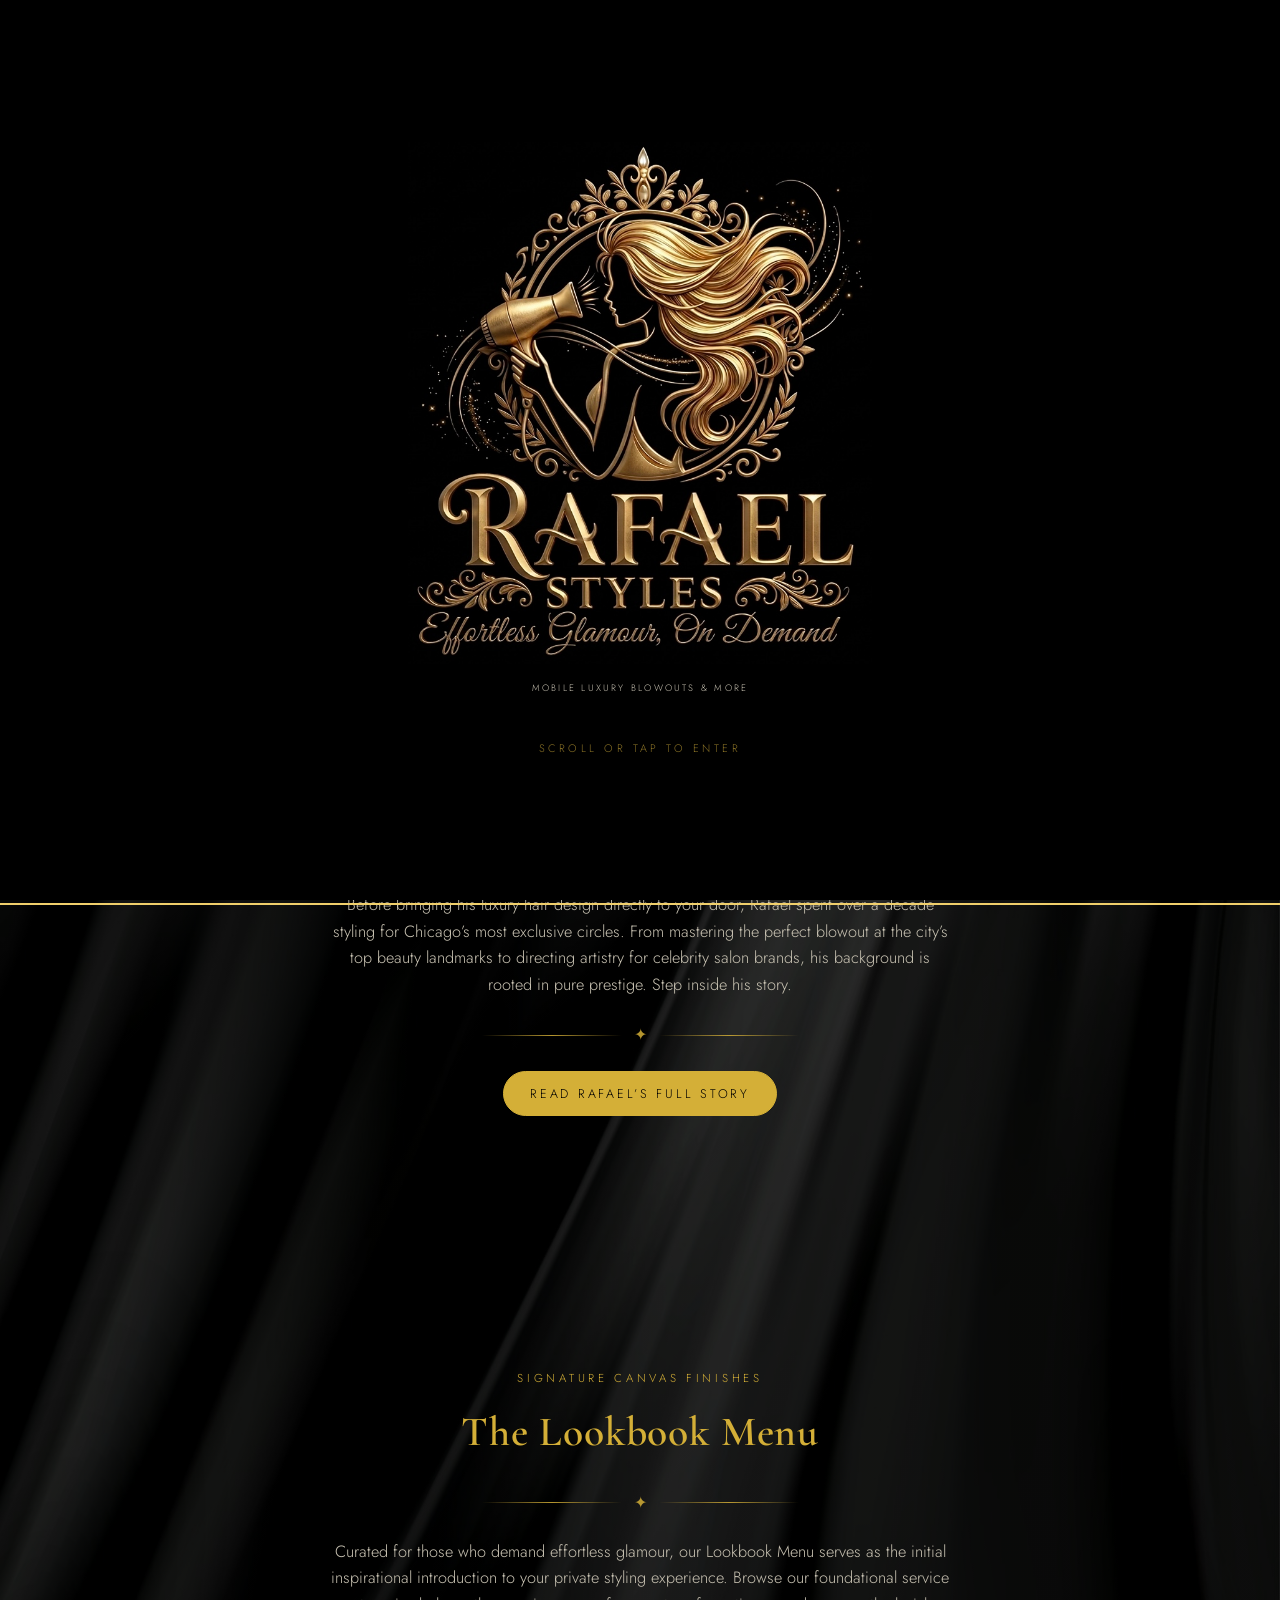
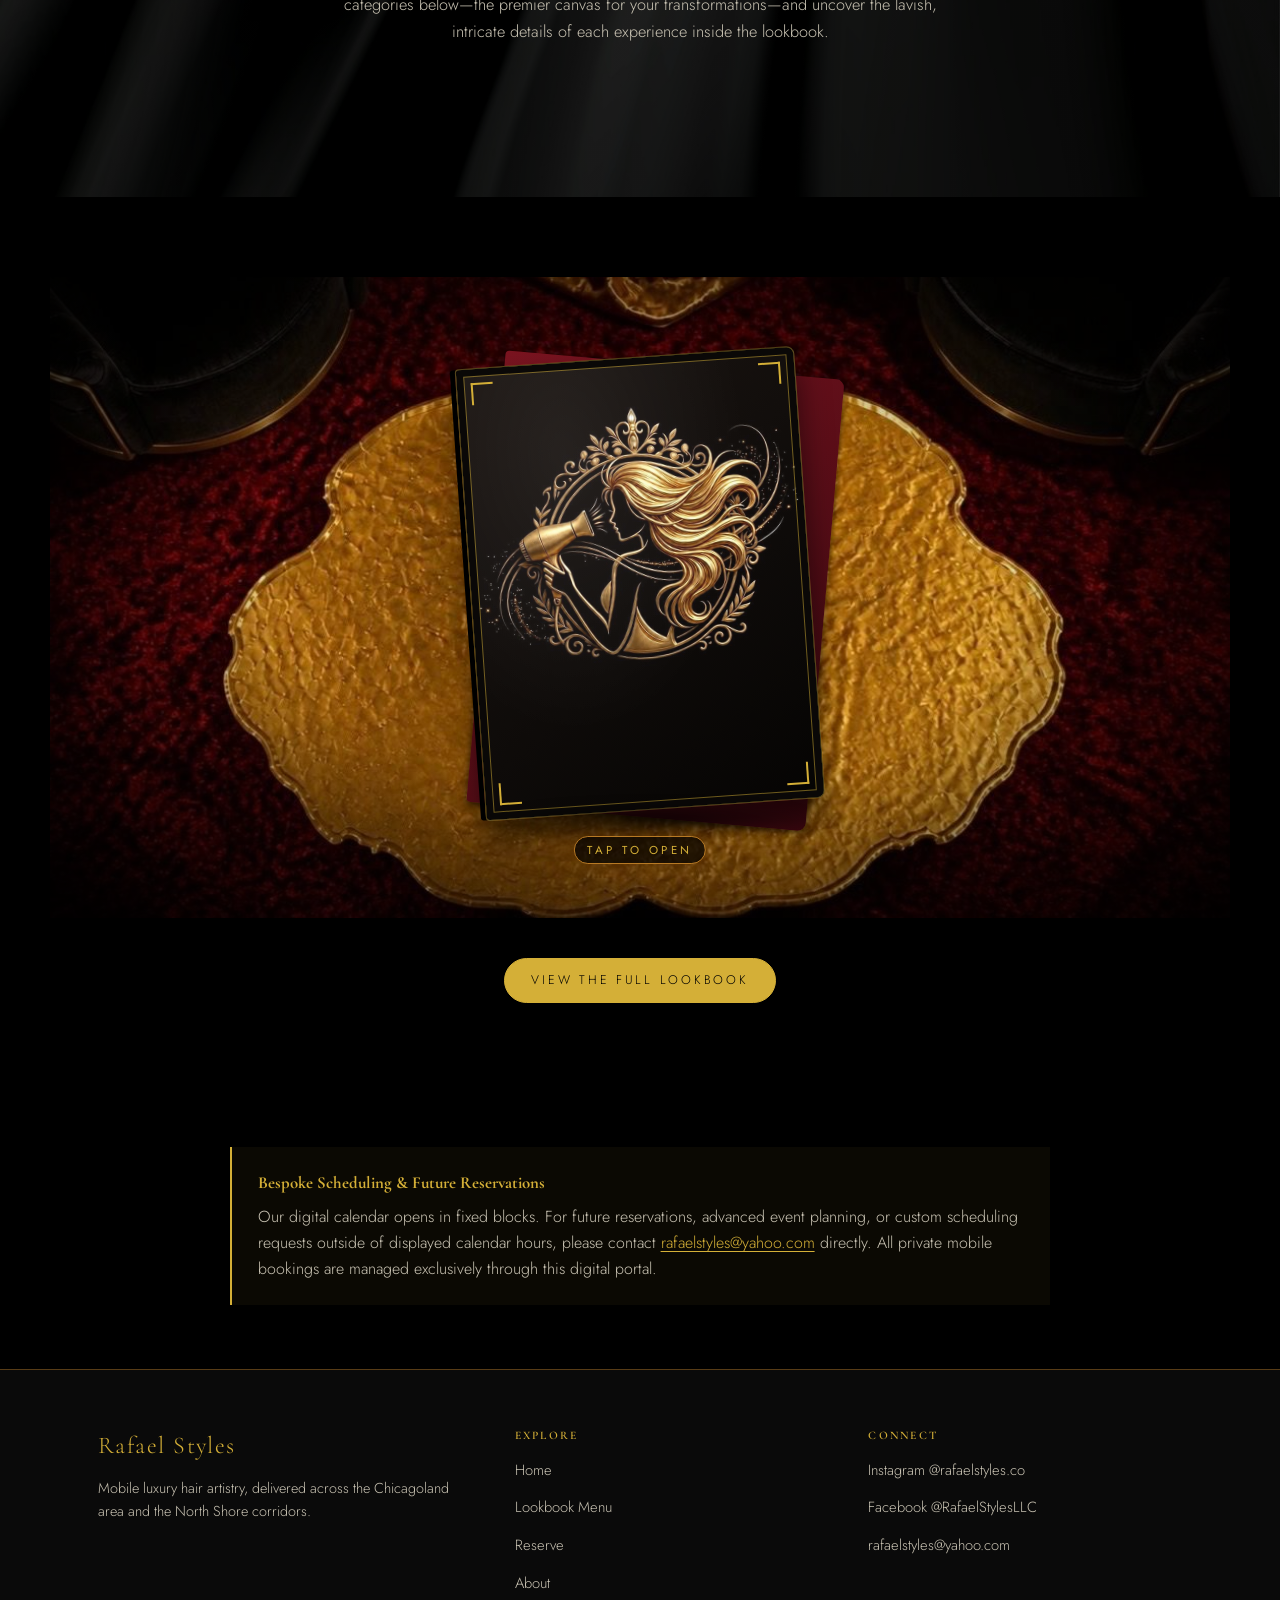
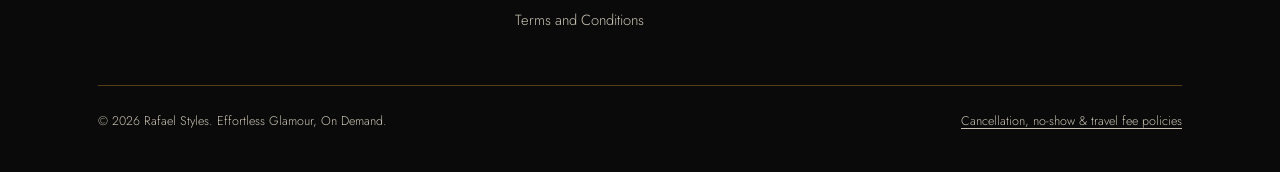
==== commit aeec5a69: "Wrap About/Lookbook intro sections in one fabric-veil container to fix the texture seam Co-Authored-" ====
--- a/index.html
+++ b/index.html
@@ -61,8 +61,9 @@
     </div>
   </section>
 
+  <div class="fabric-veil">
   <!-- ===================== ABOUT TEASER ===================== -->
-  <section class="section section-black fabric-veil">
+  <section class="section section-black">
     <div class="container section-head">
       <span class="eyebrow">About the Artist</span>
       <h2>Rafael Styles: The Mobile Atelier</h2>
@@ -73,7 +74,7 @@
   </section>
 
   <!-- ===================== LOOKBOOK MENU INTRO ===================== -->
-  <section class="section section-black fabric-veil">
+  <section class="section section-black">
     <div class="container section-head">
       <span class="eyebrow">Signature Canvas Finishes</span>
       <h2 id="flipbook-heading">The Lookbook Menu</h2>
@@ -81,6 +82,7 @@
       <p class="lede">Curated for those who demand effortless glamour, our Lookbook Menu serves as the initial inspirational introduction to your private styling experience. Browse our foundational service categories below—the premier canvas for your transformations—and uncover the lavish, intricate details of each experience inside the lookbook.</p>
     </div>
   </section>
+  </div>
 
   <!-- ===================== FLIP-BOOK ===================== -->
   <section class="flipbook-surface flipbook-section" aria-labelledby="flipbook-heading">
--- a/css/styles.css
+++ b/css/styles.css
@@ -457,10 +457,18 @@
 }
 .section-black { background: var(--black); }
 .section-panel { background: var(--black-soft); border-top: 1px solid var(--hairline); border-bottom: 1px solid var(--hairline); }
-/* Fabric texture on flat black, applied via this combined class so every other section-black
-   surface stays untouched: the About Teaser and Lookbook Menu intro on index.html, the bio
-   section on about.html, and the lookbook.html page header. */
-.section-black.fabric-veil {
+/* A section-black that's a direct child of .fabric-veil must not paint its own opaque black,
+   or it hides the wrapper's texture behind it entirely (the two sections sit flush with no
+   gap between them). This only fires when .fabric-veil is wrapping sections rather than being
+   applied directly to a single element (the about.html bio, the lookbook.html header). */
+.fabric-veil > .section-black { background: none; }
+/* Fabric texture, applied via this standalone class so every plain section-black/other surface
+   stays untouched. Painted once on the .fabric-veil element itself, so where it wraps multiple
+   sections (the About Teaser + Lookbook Menu intro on index.html) the diagonal fold pattern
+   runs continuously across their combined height instead of each section re-covering its own
+   height independently and breaking the pattern at the seam. Also used directly on a single
+   element with both classes: the bio section on about.html, and the lookbook.html page header. */
+.fabric-veil {
   background:
     linear-gradient(rgba(0,0,0,0.6), rgba(0,0,0,0.6)),
     url("../assets/fabric-velvet-drapery.jpg") center / cover no-repeat,
@@ -802,6 +810,7 @@
   .card-grid .lookbook-card.is-centered { transform: none; border-color: var(--gold); }
   .card-grid .lookbook-card:not(.is-centered) .card-photo::after { opacity: 1; }
   .card-grid .lookbook-card:hover { transform: none; }
+  .card-grid .lookbook-card:not(.is-centered):hover { transform: scale(0.94); }
   .card-grid .lookbook-card.is-centered:hover { box-shadow: 0 18px 40px rgba(0,0,0,0.5); }
 
   .carousel-wrap { position: relative; }
